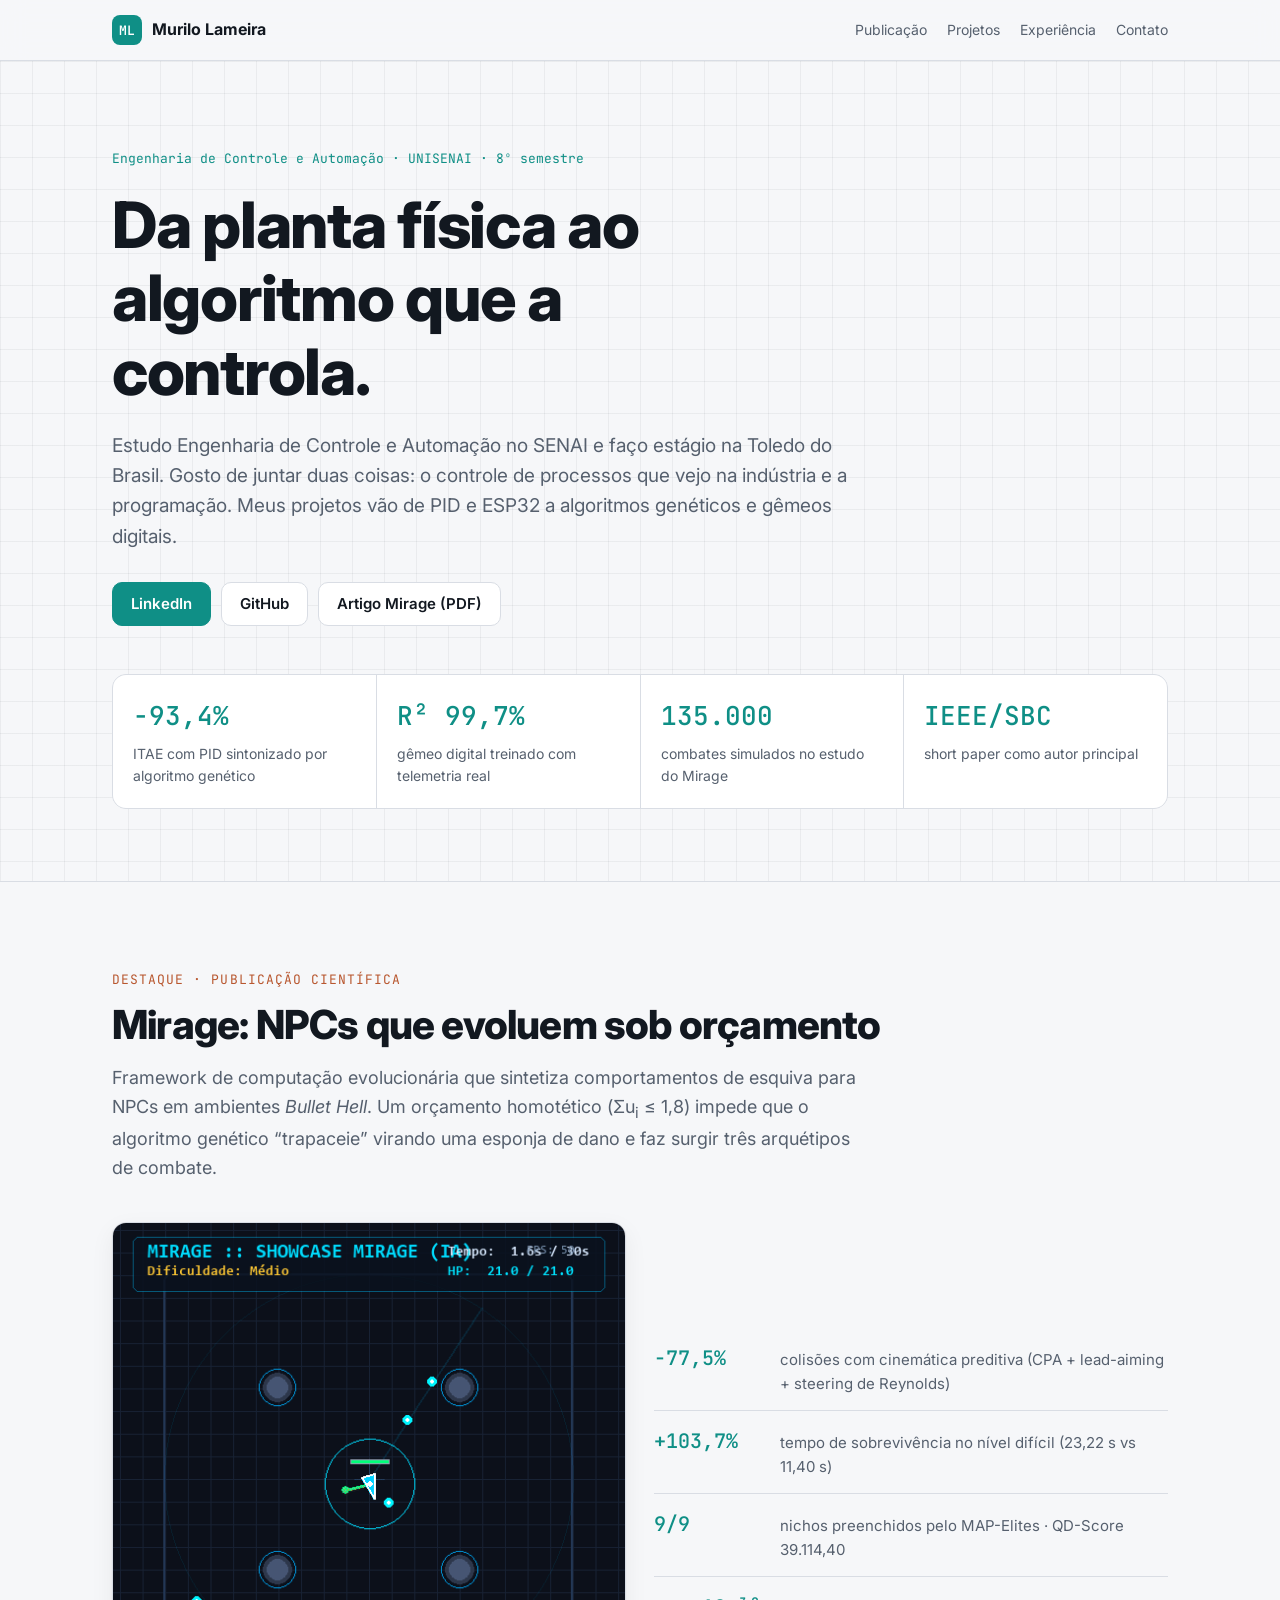
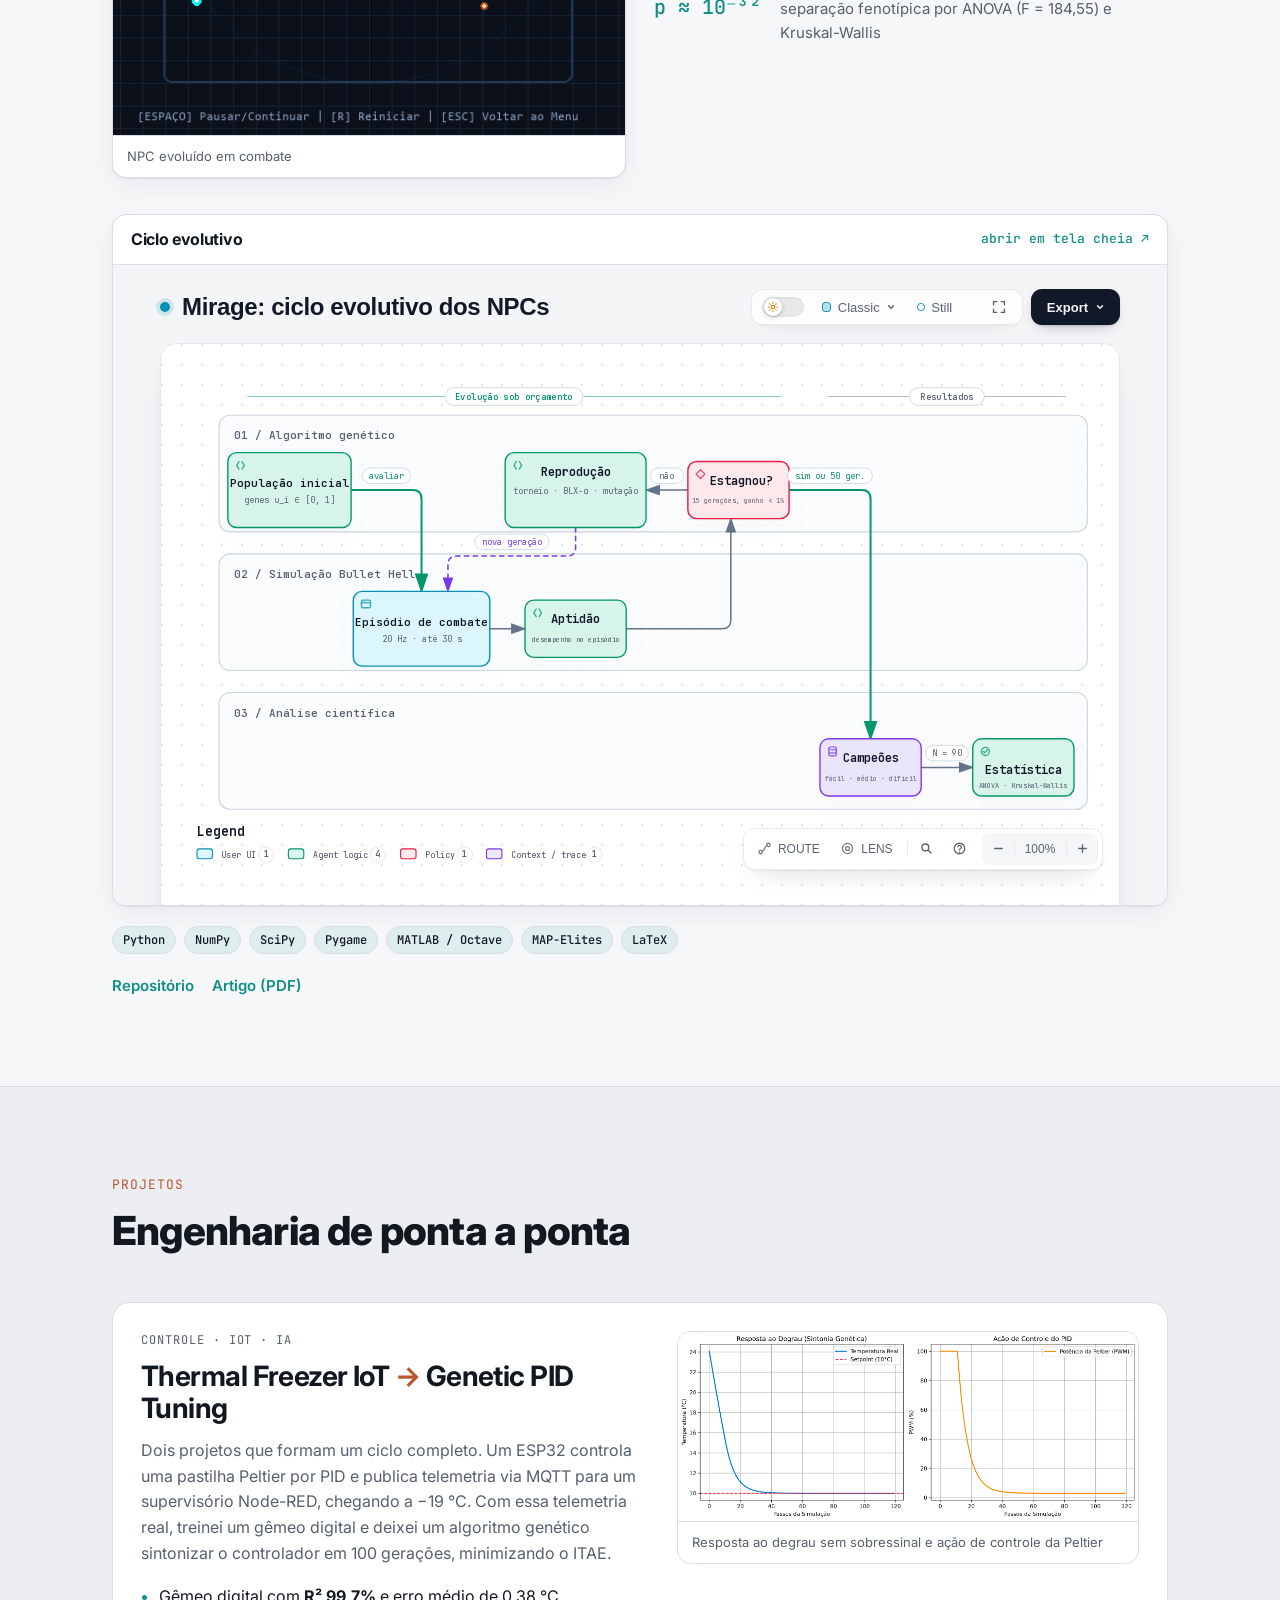
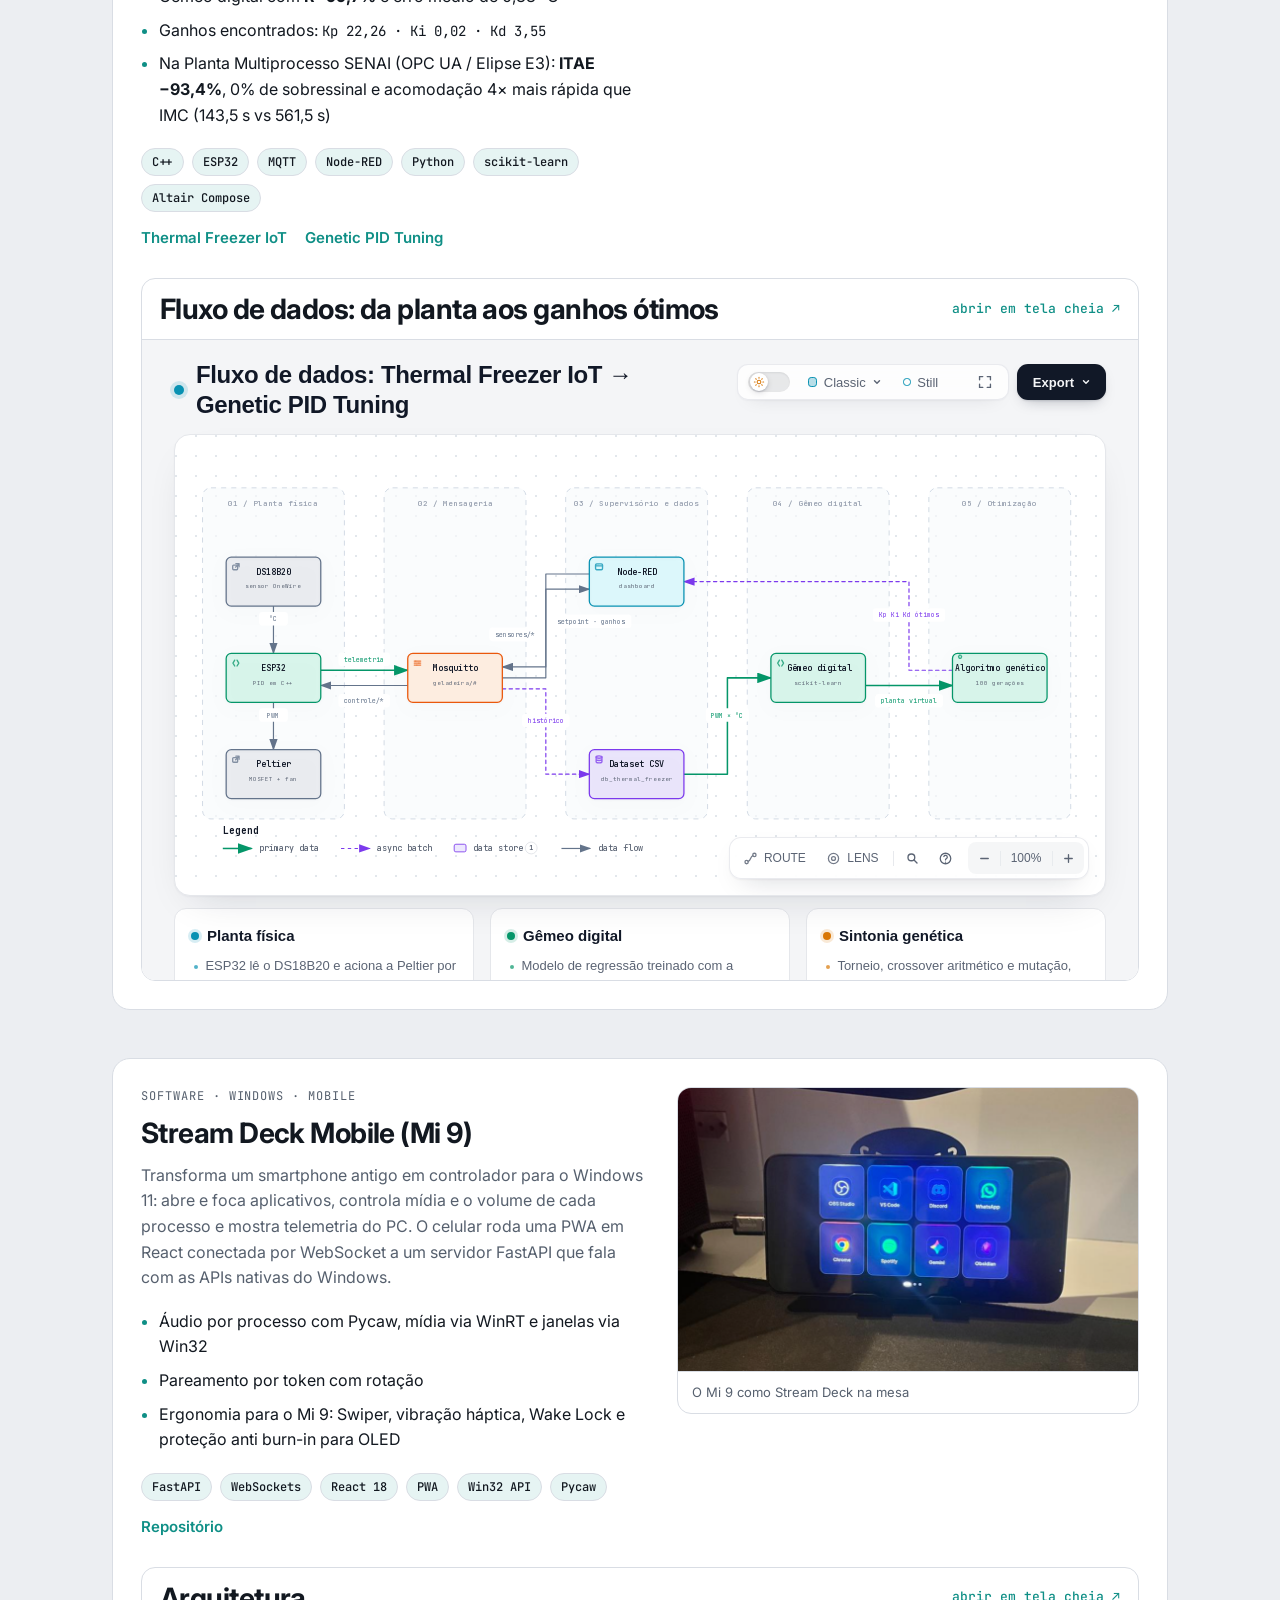
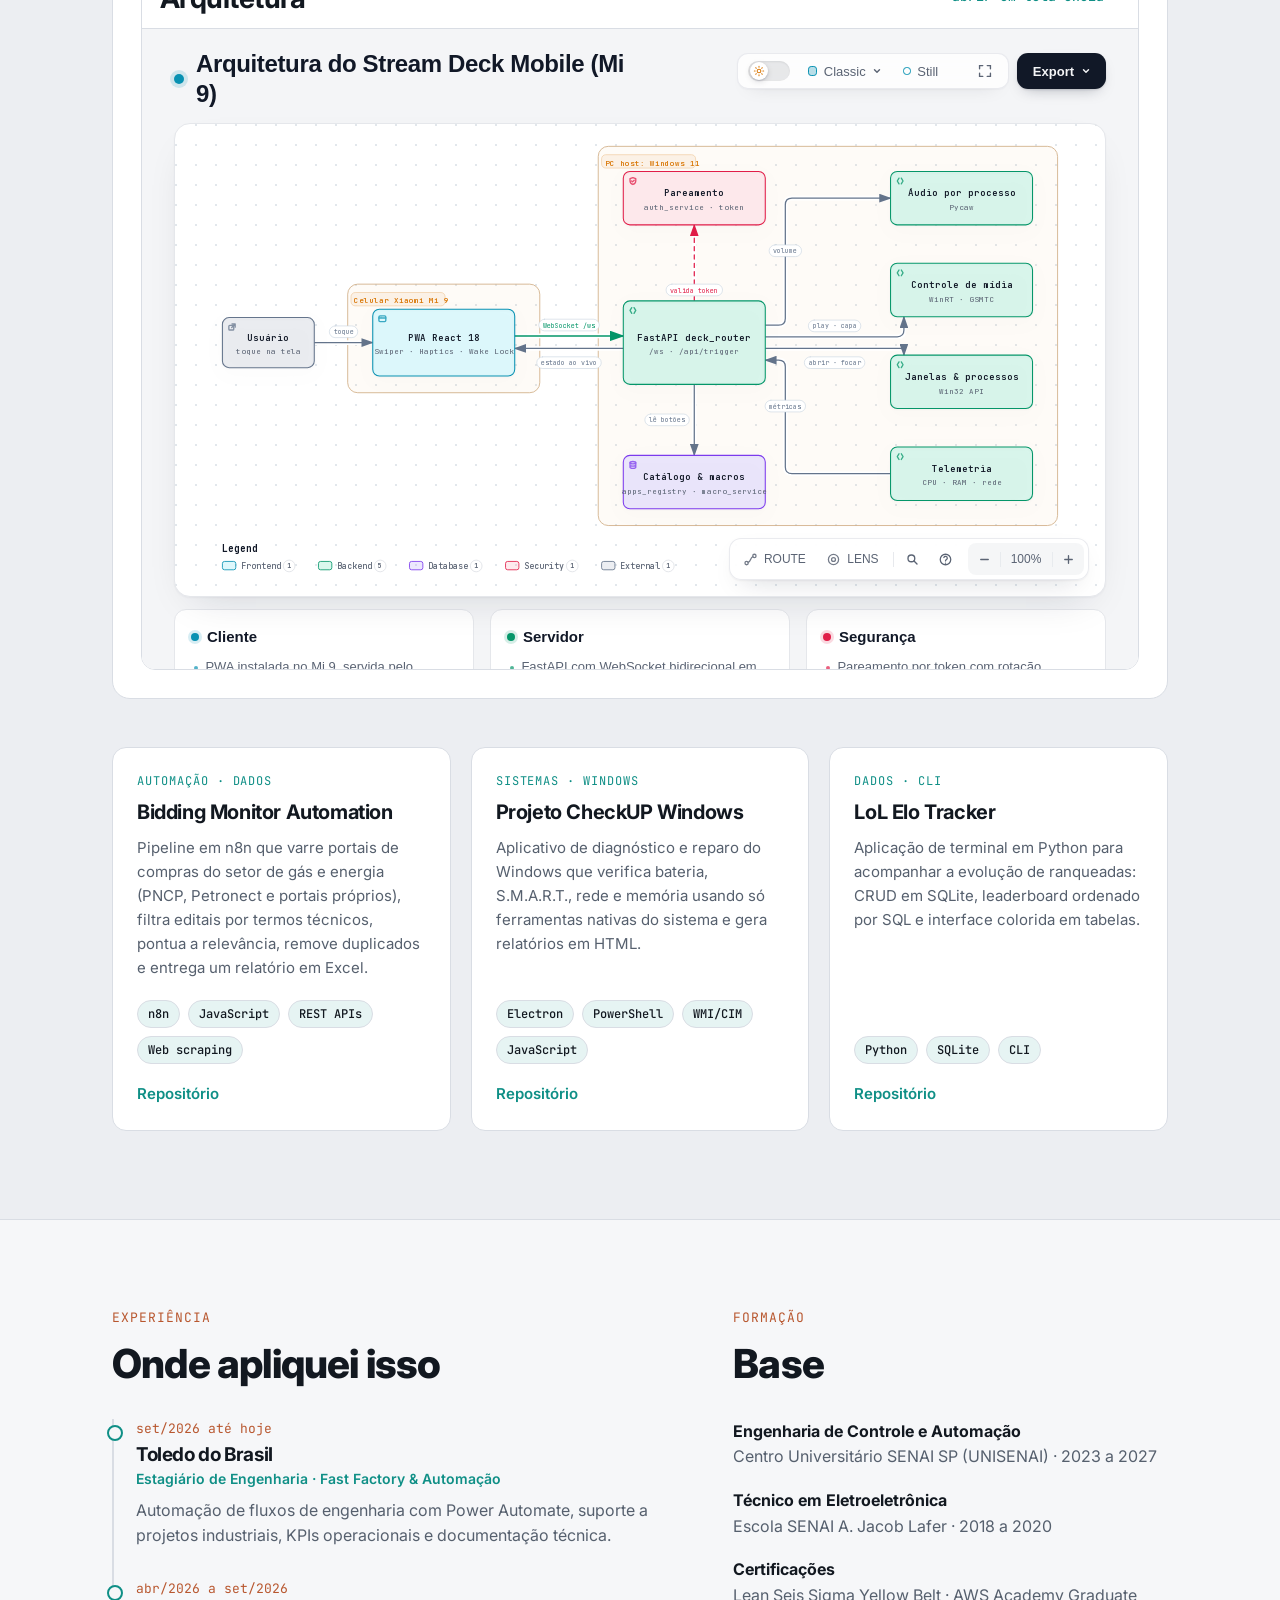
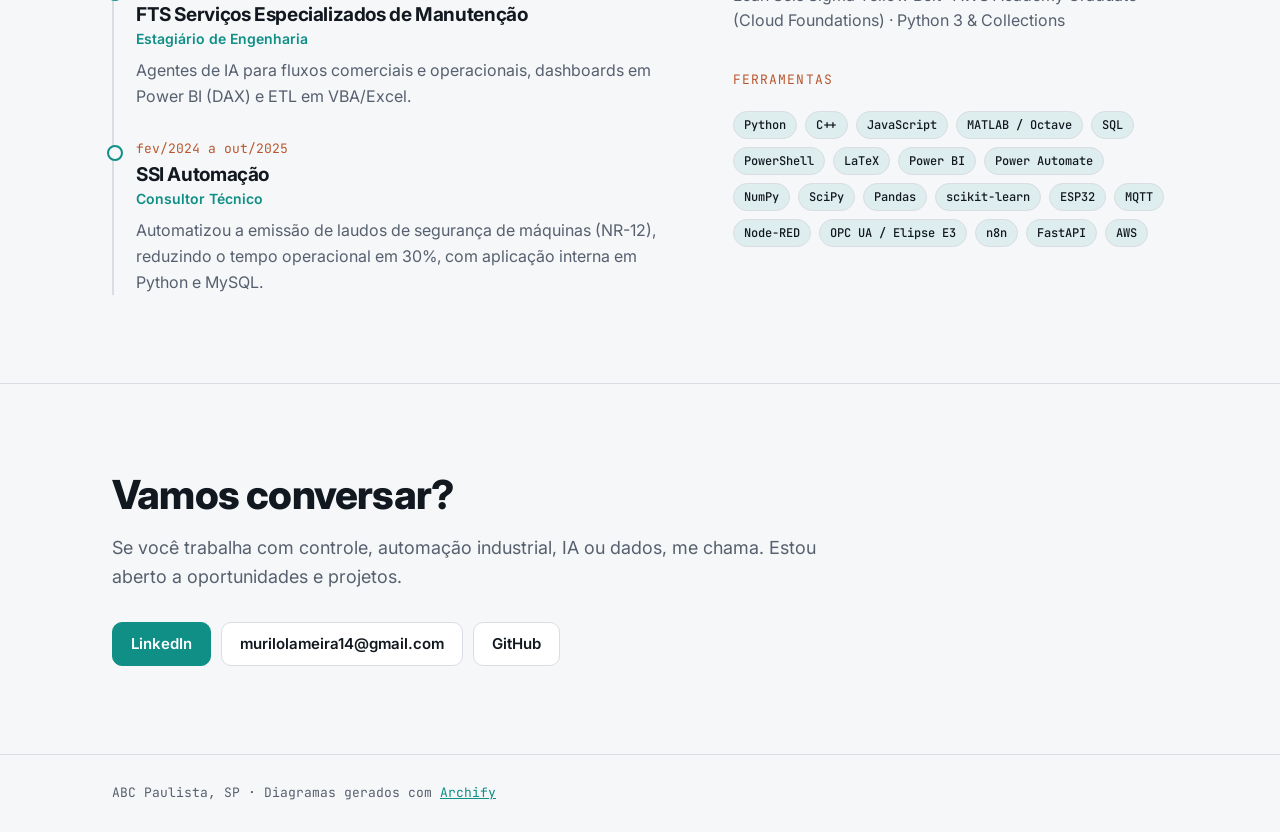
==== index.html @ 79cd852b "feat: portfolio site with archify diagrams Co-Authored-By: Claude Opus 5.5 <noreply@anthropic.com>" ====
<!doctype html>
<html lang="pt-BR">
<head>
<meta charset="utf-8">
<meta name="viewport" content="width=device-width, initial-scale=1">
<title>Murilo Lameira | Portfólio</title>
<meta name="description" content="Engenharia de Controle e Automação: algoritmos genéticos, gêmeos digitais, IoT e software. Portfólio de projetos de Murilo Lameira.">
<meta property="og:title" content="Murilo Lameira | Portfólio">
<meta property="og:description" content="Algoritmos genéticos, gêmeos digitais, controle PID, IoT e software.">
<meta property="og:image" content="assets/img/mirage-map-elites.png">
<link rel="preconnect" href="https://fonts.googleapis.com">
<link rel="preconnect" href="https://fonts.gstatic.com" crossorigin>
<link href="https://fonts.googleapis.com/css2?family=Inter:wght@400;500;600;700;800&family=JetBrains+Mono:wght@400;500&display=swap" rel="stylesheet">
<link rel="stylesheet" href="assets/style.css">
</head>
<body>

<header class="nav">
  <div class="wrap nav-inner">
    <a class="brand" href="#topo"><span class="brand-mark">ML</span> Murilo Lameira</a>
    <nav class="nav-links" aria-label="Seções">
      <a href="#mirage">Publicação</a>
      <a href="#projetos">Projetos</a>
      <a href="#experiencia">Experiência</a>
      <a href="#contato">Contato</a>
    </nav>
  </div>
</header>

<main id="topo">

  <!-- HERO -->
  <section class="hero">
    <div class="wrap">
      <p class="eyebrow mono">Engenharia de Controle e Automação · UNISENAI · 8º semestre</p>
      <h1>Da planta física ao algoritmo que a controla.</h1>
      <p class="lead">Estudo Engenharia de Controle e Automação no SENAI e faço estágio na Toledo do Brasil. Gosto de juntar duas coisas: o controle de processos que vejo na indústria e a programação. Meus projetos vão de PID e ESP32 a algoritmos genéticos e gêmeos digitais.</p>
      <div class="cta">
        <a class="btn btn-primary" href="https://www.linkedin.com/in/murilo-lameira" target="_blank" rel="noopener">LinkedIn</a>
        <a class="btn" href="https://github.com/murilo-lameira" target="_blank" rel="noopener">GitHub</a>
        <a class="btn" href="https://github.com/murilo-lameira/Mirage/blob/main/paper/Mirage_Artigo_SENAI.pdf" target="_blank" rel="noopener">Artigo Mirage (PDF)</a>
      </div>
      <dl class="stats">
        <div><dt class="mono">−93,4%</dt><dd>ITAE com PID sintonizado por algoritmo genético</dd></div>
        <div><dt class="mono">R² 99,7%</dt><dd>gêmeo digital treinado com telemetria real</dd></div>
        <div><dt class="mono">135.000</dt><dd>combates simulados no estudo do Mirage</dd></div>
        <div><dt class="mono">IEEE/SBC</dt><dd>short paper como autor principal</dd></div>
      </dl>
    </div>
  </section>

  <!-- MIRAGE -->
  <section id="mirage" class="section">
    <div class="wrap">
      <p class="kicker mono">Destaque · Publicação científica</p>
      <h2>Mirage: NPCs que evoluem sob orçamento</h2>
      <p class="section-lead">Framework de computação evolucionária que sintetiza comportamentos de esquiva para NPCs em ambientes <em>Bullet Hell</em>. Um orçamento homotético (Σu<sub>i</sub> ≤ 1,8) impede que o algoritmo genético “trapaceie” virando uma esponja de dano e faz surgir três arquétipos de combate.</p>

      <div class="feature">
        <figure class="media">
          <img src="assets/img/mirage-demo.gif" alt="NPC do Mirage desviando de projéteis em combate" loading="lazy" width="480" height="360">
          <figcaption>NPC evoluído em combate</figcaption>
        </figure>
        <ul class="results">
          <li><strong class="mono">−77,5%</strong><span>colisões com cinemática preditiva (CPA + lead-aiming + steering de Reynolds)</span></li>
          <li><strong class="mono">+103,7%</strong><span>tempo de sobrevivência no nível difícil (23,22 s vs 11,40 s)</span></li>
          <li><strong class="mono">9/9</strong><span>nichos preenchidos pelo MAP-Elites · QD-Score 39.114,40</span></li>
          <li><strong class="mono">p ≈ 10⁻³²</strong><span>separação fenotípica por ANOVA (F = 184,55) e Kruskal-Wallis</span></li>
        </ul>
      </div>

      <div class="diagram">
        <div class="diagram-head">
          <h3>Ciclo evolutivo</h3>
          <a class="link mono" href="diagrams/mirage.html" target="_blank" rel="noopener">abrir em tela cheia ↗</a>
        </div>
        <iframe src="diagrams/mirage.html" title="Diagrama do ciclo evolutivo do Mirage" loading="lazy"></iframe>
      </div>

      <div class="chips">
        <span>Python</span><span>NumPy</span><span>SciPy</span><span>Pygame</span><span>MATLAB / Octave</span><span>MAP-Elites</span><span>LaTeX</span>
      </div>
      <p class="links">
        <a class="link" href="https://github.com/murilo-lameira/Mirage" target="_blank" rel="noopener">Repositório</a>
        <a class="link" href="https://github.com/murilo-lameira/Mirage/blob/main/paper/Mirage_Artigo_SENAI.pdf" target="_blank" rel="noopener">Artigo (PDF)</a>
      </p>
    </div>
  </section>

  <!-- PROJETOS -->
  <section id="projetos" class="section alt">
    <div class="wrap">
      <p class="kicker mono">Projetos</p>
      <h2>Engenharia de ponta a ponta</h2>

      <!-- Freezer + PID -->
      <article class="project wide">
        <div class="project-text">
          <p class="tag mono">Controle · IoT · IA</p>
          <h3>Thermal Freezer IoT <span class="arrow">→</span> Genetic PID Tuning</h3>
          <p>Dois projetos que formam um ciclo completo. Um ESP32 controla uma pastilha Peltier por PID e publica telemetria via MQTT para um supervisório Node-RED, chegando a −19 °C. Com essa telemetria real, treinei um gêmeo digital e deixei um algoritmo genético sintonizar o controlador em 100 gerações, minimizando o ITAE.</p>
          <ul class="facts">
            <li>Gêmeo digital com <strong>R² 99,7%</strong> e erro médio de 0,38 °C</li>
            <li>Ganhos encontrados: <span class="mono">Kp 22,26 · Ki 0,02 · Kd 3,55</span></li>
            <li>Na Planta Multiprocesso SENAI (OPC UA / Elipse E3): <strong>ITAE −93,4%</strong>, 0% de sobressinal e acomodação 4× mais rápida que IMC (143,5 s vs 561,5 s)</li>
          </ul>
          <div class="chips"><span>C++</span><span>ESP32</span><span>MQTT</span><span>Node-RED</span><span>Python</span><span>scikit-learn</span><span>Altair Compose</span></div>
          <p class="links">
            <a class="link" href="https://github.com/murilo-lameira/Thermal-Freezer-IoT" target="_blank" rel="noopener">Thermal Freezer IoT</a>
            <a class="link" href="https://github.com/murilo-lameira/genetic-pid-tuning" target="_blank" rel="noopener">Genetic PID Tuning</a>
          </p>
        </div>
        <figure class="media">
          <img src="assets/img/pid-resposta.png" alt="Resposta ao degrau e ação de controle do PID sintonizado geneticamente" loading="lazy" width="2000" height="823">
          <figcaption>Resposta ao degrau sem sobressinal e ação de controle da Peltier</figcaption>
        </figure>
        <div class="diagram full">
          <div class="diagram-head">
            <h3>Fluxo de dados: da planta aos ganhos ótimos</h3>
            <a class="link mono" href="diagrams/freezer-pid.html" target="_blank" rel="noopener">abrir em tela cheia ↗</a>
          </div>
          <iframe src="diagrams/freezer-pid.html" title="Diagrama de fluxo de dados do Thermal Freezer ao Genetic PID" loading="lazy"></iframe>
        </div>
      </article>

      <!-- StreamDeck -->
      <article class="project wide">
        <div class="project-text">
          <p class="tag mono">Software · Windows · Mobile</p>
          <h3>Stream Deck Mobile (Mi 9)</h3>
          <p>Transforma um smartphone antigo em controlador para o Windows 11: abre e foca aplicativos, controla mídia e o volume de cada processo e mostra telemetria do PC. O celular roda uma PWA em React conectada por WebSocket a um servidor FastAPI que fala com as APIs nativas do Windows.</p>
          <ul class="facts">
            <li>Áudio por processo com Pycaw, mídia via WinRT e janelas via Win32</li>
            <li>Pareamento por token com rotação</li>
            <li>Ergonomia para o Mi 9: Swiper, vibração háptica, Wake Lock e proteção anti burn-in para OLED</li>
          </ul>
          <div class="chips"><span>FastAPI</span><span>WebSockets</span><span>React 18</span><span>PWA</span><span>Win32 API</span><span>Pycaw</span></div>
          <p class="links"><a class="link" href="https://github.com/murilo-lameira/Stream-Deck" target="_blank" rel="noopener">Repositório</a></p>
        </div>
        <figure class="media">
          <img src="assets/img/streamdeck-mi9.png" alt="Xiaomi Mi 9 em um suporte exibindo a grade de botões do Stream Deck" loading="lazy" width="930" height="572">
          <figcaption>O Mi 9 como Stream Deck na mesa</figcaption>
        </figure>
        <div class="diagram full">
          <div class="diagram-head">
            <h3>Arquitetura</h3>
            <a class="link mono" href="diagrams/streamdeck.html" target="_blank" rel="noopener">abrir em tela cheia ↗</a>
          </div>
          <iframe src="diagrams/streamdeck.html" title="Diagrama de arquitetura do Stream Deck Mobile" loading="lazy"></iframe>
        </div>
      </article>

      <!-- Menores -->
      <div class="grid">
        <article class="card">
          <p class="tag mono">Automação · Dados</p>
          <h3>Bidding Monitor Automation</h3>
          <p>Pipeline em n8n que varre portais de compras do setor de gás e energia (PNCP, Petronect e portais próprios), filtra editais por termos técnicos, pontua a relevância, remove duplicados e entrega um relatório em Excel.</p>
          <div class="chips"><span>n8n</span><span>JavaScript</span><span>REST APIs</span><span>Web scraping</span></div>
          <a class="link" href="https://github.com/murilo-lameira/bidding-monitor-automation" target="_blank" rel="noopener">Repositório</a>
        </article>
        <article class="card">
          <p class="tag mono">Sistemas · Windows</p>
          <h3>Projeto CheckUP Windows</h3>
          <p>Aplicativo de diagnóstico e reparo do Windows que verifica bateria, S.M.A.R.T., rede e memória usando só ferramentas nativas do sistema e gera relatórios em HTML.</p>
          <div class="chips"><span>Electron</span><span>PowerShell</span><span>WMI/CIM</span><span>JavaScript</span></div>
          <a class="link" href="https://github.com/murilo-lameira/projeto-checkup-windows" target="_blank" rel="noopener">Repositório</a>
        </article>
        <article class="card">
          <p class="tag mono">Dados · CLI</p>
          <h3>LoL Elo Tracker</h3>
          <p>Aplicação de terminal em Python para acompanhar a evolução de ranqueadas: CRUD em SQLite, leaderboard ordenado por SQL e interface colorida em tabelas.</p>
          <div class="chips"><span>Python</span><span>SQLite</span><span>CLI</span></div>
          <a class="link" href="https://github.com/murilo-lameira/lol-elo-tracker" target="_blank" rel="noopener">Repositório</a>
        </article>
      </div>
    </div>
  </section>

  <!-- EXPERIÊNCIA -->
  <section id="experiencia" class="section">
    <div class="wrap two-col">
      <div>
        <p class="kicker mono">Experiência</p>
        <h2>Onde apliquei isso</h2>
        <ol class="timeline">
          <li>
            <p class="when mono">set/2026 até hoje</p>
            <h3>Toledo do Brasil</h3>
            <p class="role">Estagiário de Engenharia · Fast Factory &amp; Automação</p>
            <p>Automação de fluxos de engenharia com Power Automate, suporte a projetos industriais, KPIs operacionais e documentação técnica.</p>
          </li>
          <li>
            <p class="when mono">abr/2026 a set/2026</p>
            <h3>FTS Serviços Especializados de Manutenção</h3>
            <p class="role">Estagiário de Engenharia</p>
            <p>Agentes de IA para fluxos comerciais e operacionais, dashboards em Power BI (DAX) e ETL em VBA/Excel.</p>
          </li>
          <li>
            <p class="when mono">fev/2024 a out/2025</p>
            <h3>SSI Automação</h3>
            <p class="role">Consultor Técnico</p>
            <p>Automatizou a emissão de laudos de segurança de máquinas (NR-12), reduzindo o tempo operacional em 30%, com aplicação interna em Python e MySQL.</p>
          </li>
        </ol>
      </div>
      <div>
        <p class="kicker mono">Formação</p>
        <h2>Base</h2>
        <ul class="plain">
          <li><strong>Engenharia de Controle e Automação</strong><br>Centro Universitário SENAI SP (UNISENAI) · 2023 a 2027</li>
          <li><strong>Técnico em Eletroeletrônica</strong><br>Escola SENAI A. Jacob Lafer · 2018 a 2020</li>
          <li><strong>Certificações</strong><br>Lean Seis Sigma Yellow Belt · AWS Academy Graduate (Cloud Foundations) · Python 3 &amp; Collections</li>
        </ul>
        <p class="kicker mono stack-title">Ferramentas</p>
        <div class="chips">
          <span>Python</span><span>C++</span><span>JavaScript</span><span>MATLAB / Octave</span><span>SQL</span><span>PowerShell</span><span>LaTeX</span>
          <span>Power BI</span><span>Power Automate</span><span>NumPy</span><span>SciPy</span><span>Pandas</span><span>scikit-learn</span>
          <span>ESP32</span><span>MQTT</span><span>Node-RED</span><span>OPC UA / Elipse E3</span><span>n8n</span><span>FastAPI</span><span>AWS</span>
        </div>
      </div>
    </div>
  </section>

  <!-- CONTATO -->
  <section id="contato" class="section contact">
    <div class="wrap">
      <h2>Vamos conversar?</h2>
      <p class="section-lead">Se você trabalha com controle, automação industrial, IA ou dados, me chama. Estou aberto a oportunidades e projetos.</p>
      <div class="cta">
        <a class="btn btn-primary" href="https://www.linkedin.com/in/murilo-lameira" target="_blank" rel="noopener">LinkedIn</a>
        <a class="btn" href="mailto:murilolameira14@gmail.com">murilolameira14@gmail.com</a>
        <a class="btn" href="https://github.com/murilo-lameira" target="_blank" rel="noopener">GitHub</a>
      </div>
    </div>
  </section>
</main>

<footer class="footer">
  <div class="wrap mono">ABC Paulista, SP · Diagramas gerados com <a href="https://github.com/tt-a1i/archify" target="_blank" rel="noopener">Archify</a></div>
</footer>

</body>
</html>
---- assets/style.css ----
:root {
  --bg: #f6f7f9;
  --bg-alt: #eceef2;
  --surface: #ffffff;
  --border: #d9dde4;
  --text: #121820;
  --muted: #56606e;
  --accent: #0f8f86;
  --accent-ink: #ffffff;
  --accent-soft: rgba(15, 143, 134, 0.10);
  --copper: #b8572f;
  --grid: rgba(18, 24, 32, 0.05);
  --shadow: 0 1px 2px rgba(18, 24, 32, .06), 0 8px 24px rgba(18, 24, 32, .06);
  --radius: 14px;
  --sans: "Inter", system-ui, -apple-system, "Segoe UI", sans-serif;
  --mono: "JetBrains Mono", ui-monospace, "Cascadia Code", Consolas, monospace;
}
@media (prefers-color-scheme: dark) {
  :root:not([data-theme="light"]) {
    --bg: #0b0f14;
    --bg-alt: #0f151c;
    --surface: #131a23;
    --border: #232d3a;
    --text: #e7ecf2;
    --muted: #94a0b0;
    --accent: #2dd4bf;
    --accent-ink: #062320;
    --accent-soft: rgba(45, 212, 191, 0.10);
    --copper: #e0895f;
    --grid: rgba(231, 236, 242, 0.035);
    --shadow: 0 1px 2px rgba(0, 0, 0, .3), 0 10px 30px rgba(0, 0, 0, .25);
  }
}
:root[data-theme="dark"] {
  --bg: #0b0f14; --bg-alt: #0f151c; --surface: #131a23; --border: #232d3a;
  --text: #e7ecf2; --muted: #94a0b0; --accent: #2dd4bf; --accent-ink: #062320;
  --accent-soft: rgba(45, 212, 191, 0.10); --copper: #e0895f; --grid: rgba(231, 236, 242, 0.035);
}

* { box-sizing: border-box; }
html { scroll-behavior: smooth; scroll-padding-top: 72px; }
body {
  margin: 0;
  background: var(--bg);
  color: var(--text);
  font: 16px/1.6 var(--sans);
  -webkit-font-smoothing: antialiased;
  overflow-x: hidden;
}
img { max-width: 100%; height: auto; display: block; }
a { color: inherit; }
h1, h2, h3 { line-height: 1.15; letter-spacing: -0.02em; margin: 0; }
p { margin: 0; }
.mono { font-family: var(--mono); }
.wrap { width: 100%; max-width: 1120px; margin: 0 auto; padding: 0 16px; }
@media (min-width: 720px) { .wrap { padding: 0 32px; } }

/* NAV */
.nav {
  position: sticky; top: 0; z-index: 10;
  background: color-mix(in srgb, var(--bg) 85%, transparent);
  backdrop-filter: blur(12px);
  border-bottom: 1px solid var(--border);
}
.nav-inner { display: flex; align-items: center; justify-content: space-between; height: 60px; gap: 16px; }
.brand { display: flex; align-items: center; gap: 10px; font-weight: 700; text-decoration: none; white-space: nowrap; }
.brand-mark {
  display: inline-grid; place-items: center; width: 30px; height: 30px; border-radius: 8px;
  background: var(--accent); color: var(--accent-ink); font: 600 13px var(--mono);
}
.nav-links { display: flex; gap: 20px; font-size: 14px; color: var(--muted); }
.nav-links a { text-decoration: none; }
.nav-links a:hover { color: var(--text); }
@media (max-width: 640px) { .nav-links { display: none; } }

/* HERO */
.hero {
  padding: 88px 0 72px;
  background-image:
    linear-gradient(var(--grid) 1px, transparent 1px),
    linear-gradient(90deg, var(--grid) 1px, transparent 1px);
  background-size: 32px 32px;
  border-bottom: 1px solid var(--border);
}
.eyebrow { color: var(--accent); font-size: 13px; margin-bottom: 18px; }
.hero h1 { font-size: clamp(36px, 6vw, 64px); font-weight: 800; max-width: 14ch; }
.lead { margin-top: 22px; font-size: clamp(17px, 2vw, 19px); color: var(--muted); max-width: 62ch; }
.cta { display: flex; flex-wrap: wrap; gap: 10px; margin-top: 30px; }
.btn {
  display: inline-flex; align-items: center; min-height: 44px; padding: 0 18px;
  border: 1px solid var(--border); border-radius: 10px; background: var(--surface);
  font-weight: 600; font-size: 15px; text-decoration: none; transition: border-color .15s, transform .15s;
}
.btn:hover { border-color: var(--accent); transform: translateY(-1px); }
.btn-primary { background: var(--accent); border-color: var(--accent); color: var(--accent-ink); }
.stats {
  display: grid; grid-template-columns: repeat(2, 1fr); gap: 1px; margin: 48px 0 0;
  background: var(--border); border: 1px solid var(--border); border-radius: var(--radius); overflow: hidden;
}
@media (min-width: 860px) { .stats { grid-template-columns: repeat(4, 1fr); } }
.stats div { background: var(--surface); padding: 20px; }
.stats dt { font-size: clamp(20px, 3vw, 26px); font-weight: 500; color: var(--accent); }
.stats dd { margin: 6px 0 0; font-size: 14px; color: var(--muted); }

/* SECTIONS */
.section { padding: 88px 0; }
.section.alt { background: var(--bg-alt); border-top: 1px solid var(--border); border-bottom: 1px solid var(--border); }
.kicker { color: var(--copper); font-size: 13px; text-transform: uppercase; letter-spacing: .08em; margin-bottom: 12px; }
.section h2 { font-size: clamp(28px, 4vw, 40px); font-weight: 800; }
.section-lead { margin-top: 16px; color: var(--muted); font-size: 18px; max-width: 68ch; }

/* FEATURE (Mirage) */
.feature { display: grid; gap: 28px; margin-top: 40px; align-items: center; }
@media (min-width: 860px) { .feature { grid-template-columns: 1fr 1fr; } }
.media { margin: 0; background: var(--surface); border: 1px solid var(--border); border-radius: var(--radius); overflow: hidden; box-shadow: var(--shadow); }
.media img { width: 100%; }
.media figcaption { padding: 10px 14px; font-size: 13px; color: var(--muted); border-top: 1px solid var(--border); }
.results { list-style: none; margin: 0; padding: 0; display: grid; gap: 14px; }
.results li { display: grid; grid-template-columns: 112px 1fr; gap: 14px; align-items: baseline; padding-bottom: 14px; border-bottom: 1px solid var(--border); }
.results li:last-child { border-bottom: 0; }
.results strong { color: var(--accent); font-size: 20px; font-weight: 500; }
.results span { color: var(--muted); font-size: 15px; }

/* DIAGRAMS */
.diagram { margin-top: 36px; background: var(--surface); border: 1px solid var(--border); border-radius: var(--radius); overflow: hidden; box-shadow: var(--shadow); }
.diagram-head { display: flex; justify-content: space-between; align-items: center; gap: 12px; padding: 14px 18px; border-bottom: 1px solid var(--border); flex-wrap: wrap; }
.diagram-head h3 { font-size: 16px; }
.diagram iframe { display: block; width: 100%; height: 640px; border: 0; background: var(--surface); }
@media (max-width: 720px) { .diagram iframe { height: 520px; } }

/* PROJECTS */
.project { margin-top: 48px; padding: 28px; background: var(--surface); border: 1px solid var(--border); border-radius: calc(var(--radius) + 4px); }
@media (max-width: 560px) { .project { padding: 18px; } }
.project.wide { display: grid; gap: 28px; }
@media (min-width: 960px) { .project.wide { grid-template-columns: 1.1fr 1fr; align-items: start; } }
.project .diagram.full { grid-column: 1 / -1; margin-top: 0; box-shadow: none; }
.project .media { box-shadow: none; }
.project h3 { font-size: clamp(22px, 3vw, 28px); font-weight: 700; }
.project-text p { margin-top: 14px; color: var(--muted); }
.project-text .tag, .card .tag { margin-top: 0; }
.tag { color: var(--accent); font-size: 12px; text-transform: uppercase; letter-spacing: .08em; margin-bottom: 10px; }
.arrow { color: var(--copper); }
.facts { margin: 18px 0 0; padding-left: 18px; display: grid; gap: 8px; }
.facts li::marker { color: var(--accent); }
.facts .mono { font-size: 14px; }

.chips { display: flex; flex-wrap: wrap; gap: 8px; margin-top: 20px; }
.chips span {
  font: 500 12px var(--mono); padding: 5px 10px; border-radius: 999px;
  background: var(--accent-soft); color: var(--text); border: 1px solid var(--border);
}
.links { display: flex; flex-wrap: wrap; gap: 18px; margin-top: 20px; }
.link { color: var(--accent); font-weight: 600; text-decoration: none; font-size: 15px; }
.link:hover { text-decoration: underline; text-underline-offset: 3px; }
.diagram-head .link { font-size: 13px; font-weight: 500; }

.grid { display: grid; gap: 20px; margin-top: 48px; }
@media (min-width: 860px) { .grid { grid-template-columns: repeat(3, 1fr); } }
.card { display: flex; flex-direction: column; padding: 24px; background: var(--surface); border: 1px solid var(--border); border-radius: var(--radius); transition: border-color .15s, transform .15s; }
.card:hover { border-color: var(--accent); transform: translateY(-2px); }
.card h3 { font-size: 20px; }
.card p:not(.tag) { margin-top: 12px; color: var(--muted); font-size: 15px; flex: 1; }
.card .link { margin-top: 18px; }

/* EXPERIENCE */
.two-col { display: grid; gap: 56px; }
@media (min-width: 960px) { .two-col { grid-template-columns: 1.3fr 1fr; } }
.timeline { list-style: none; margin: 32px 0 0; padding: 0 0 0 22px; border-left: 2px solid var(--border); display: grid; gap: 30px; }
.timeline li { position: relative; }
.timeline li::before { content: ""; position: absolute; left: -29px; top: 6px; width: 12px; height: 12px; border-radius: 50%; background: var(--bg); border: 2px solid var(--accent); }
.when { font-size: 13px; color: var(--copper); }
.timeline h3 { font-size: 19px; margin-top: 4px; }
.role { color: var(--accent); font-size: 14px; font-weight: 600; margin-top: 2px; }
.timeline p:last-child { margin-top: 8px; color: var(--muted); }
.plain { list-style: none; margin: 32px 0 0; padding: 0; display: grid; gap: 18px; color: var(--muted); }
.plain strong { color: var(--text); }
.stack-title { margin-top: 36px; }

/* CONTACT */
.contact { text-align: left; border-top: 1px solid var(--border); }
.footer { padding: 28px 0; border-top: 1px solid var(--border); font-size: 13px; color: var(--muted); }
.footer a { color: var(--accent); }

@media (prefers-reduced-motion: reduce) {
  html { scroll-behavior: auto; }
  .btn, .card { transition: none; }
}
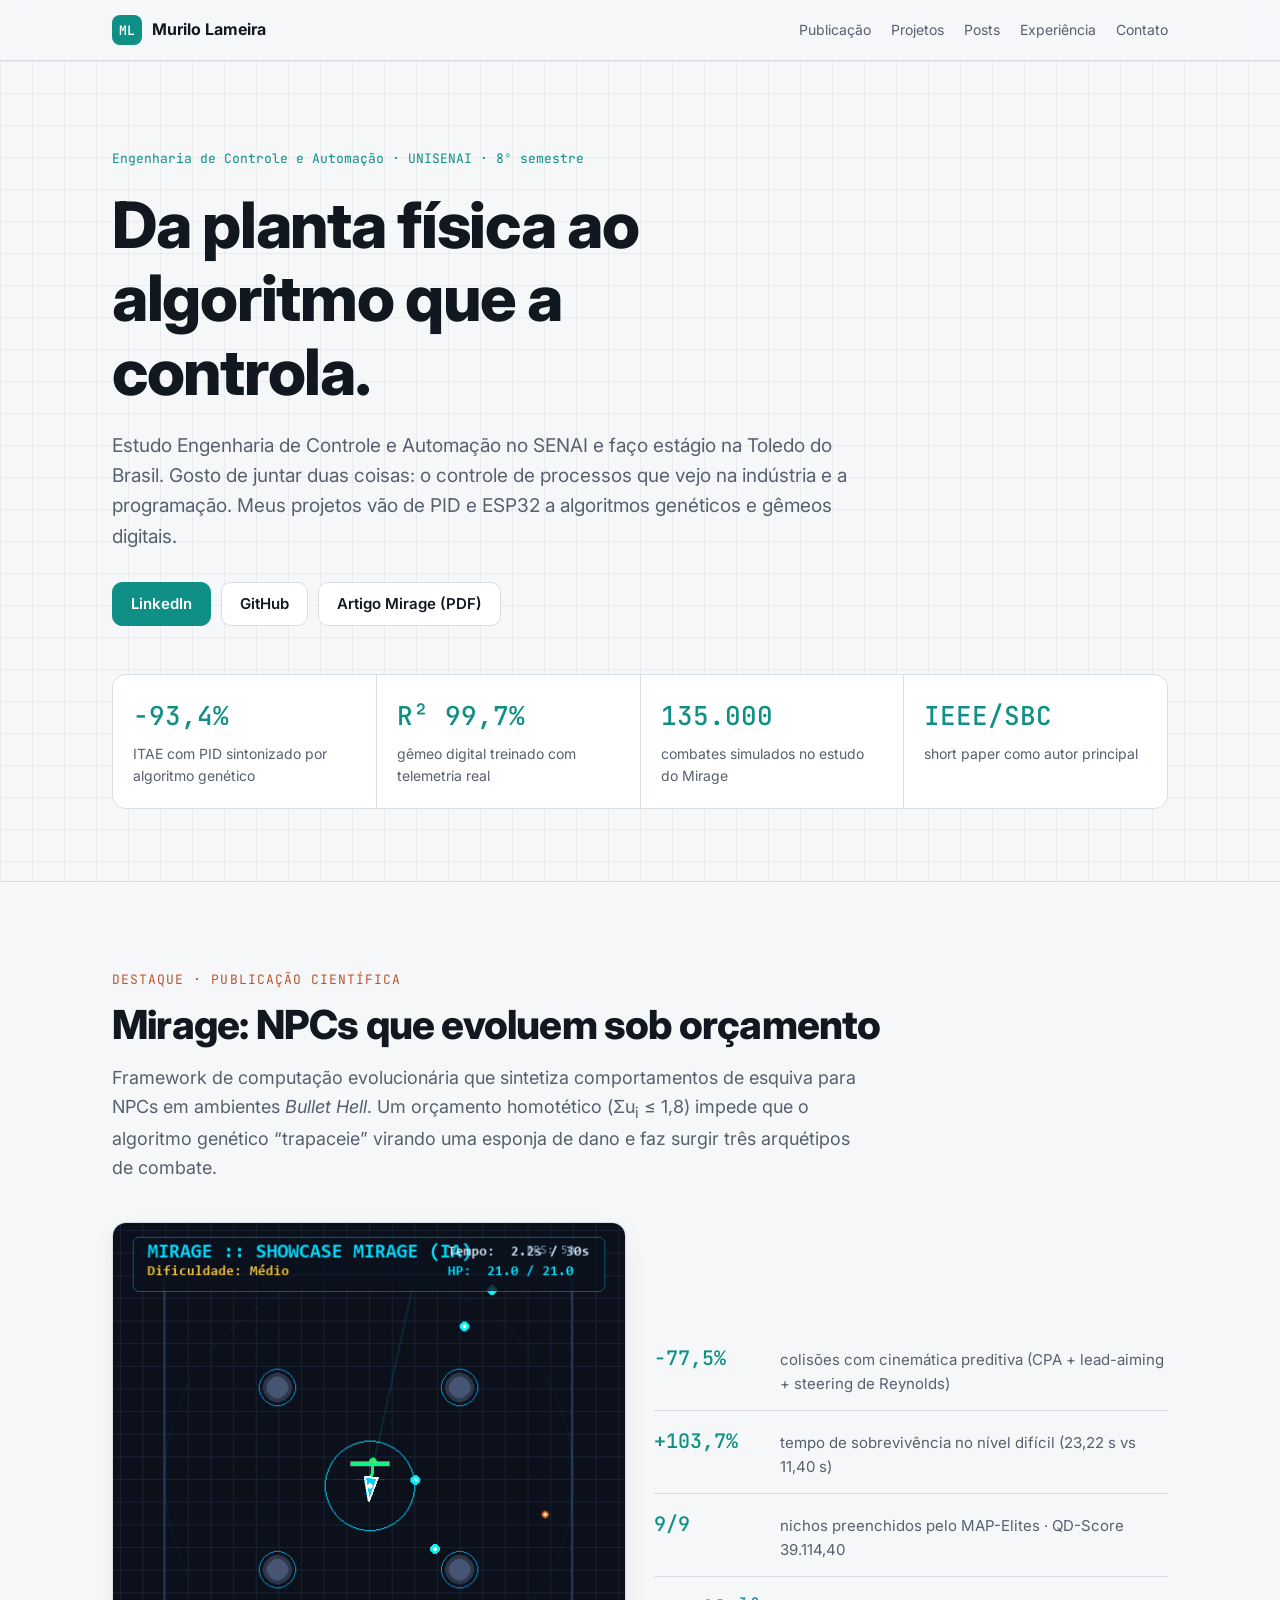
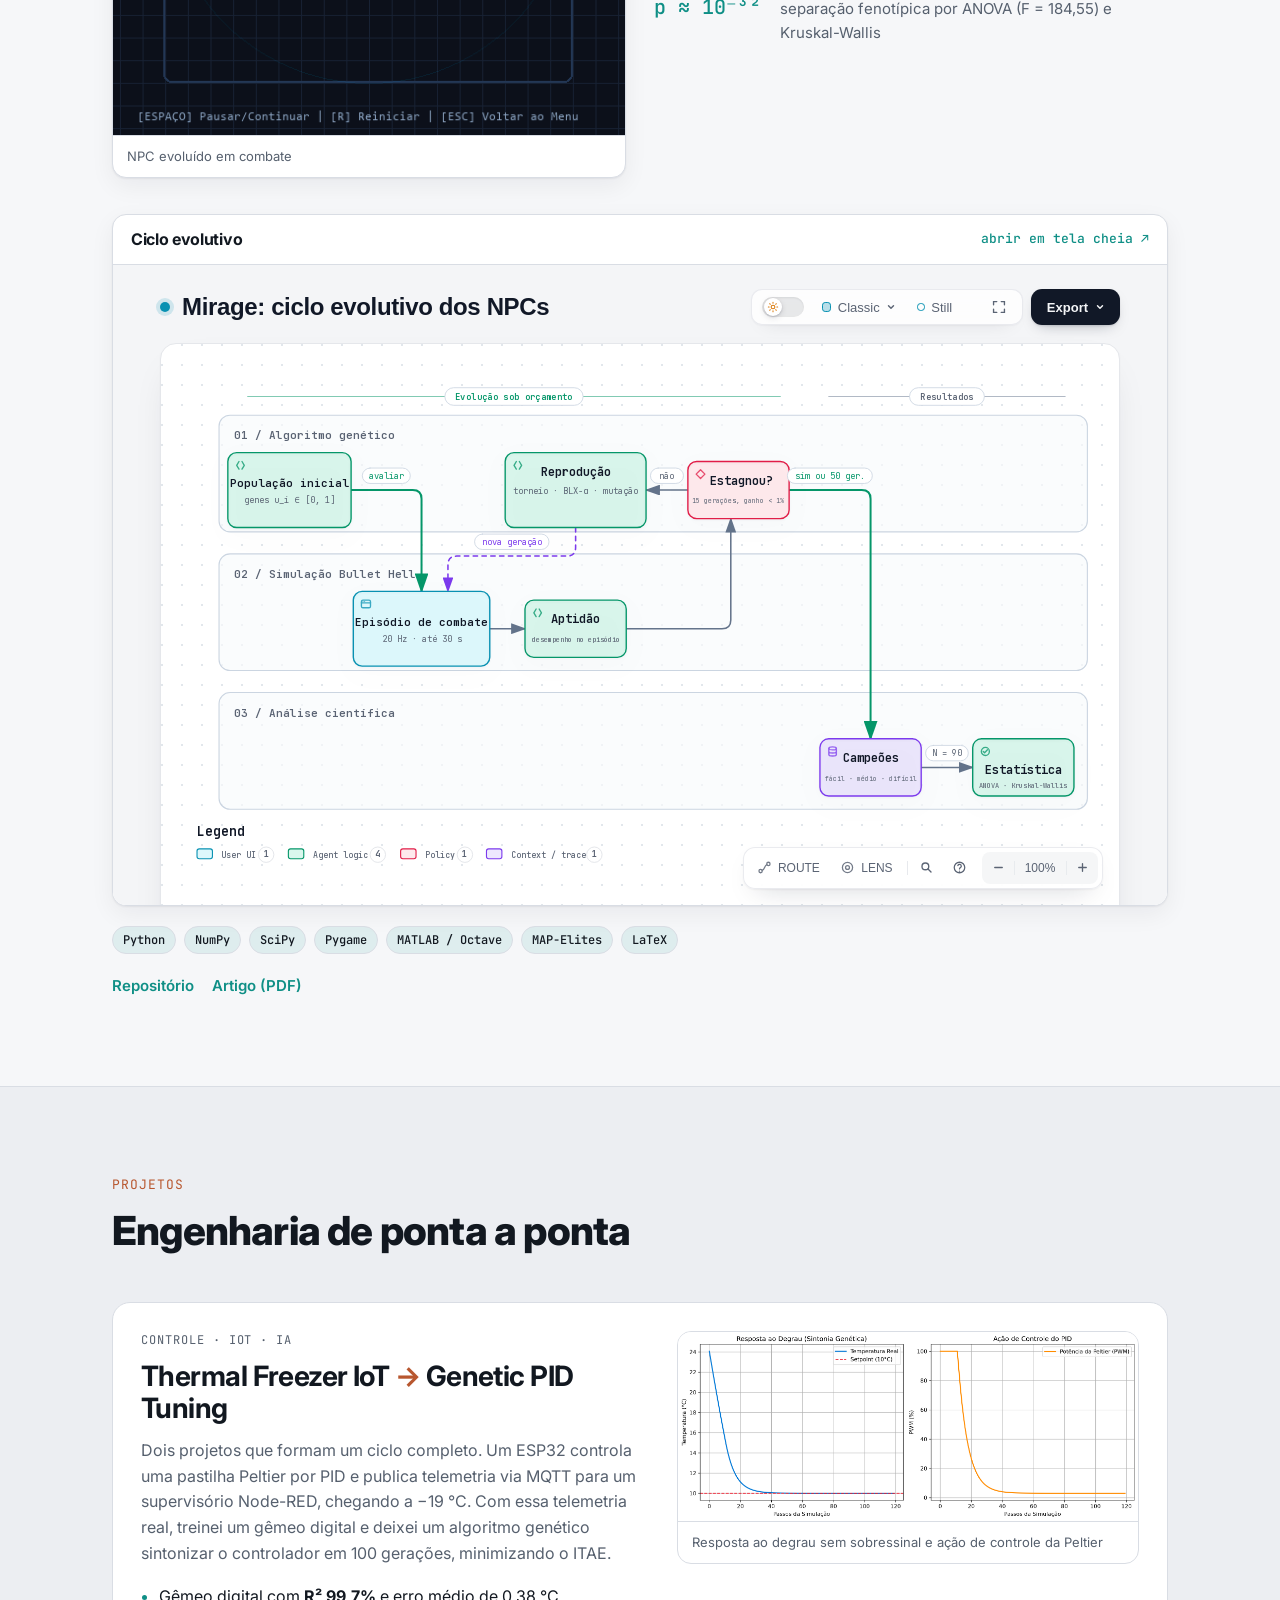
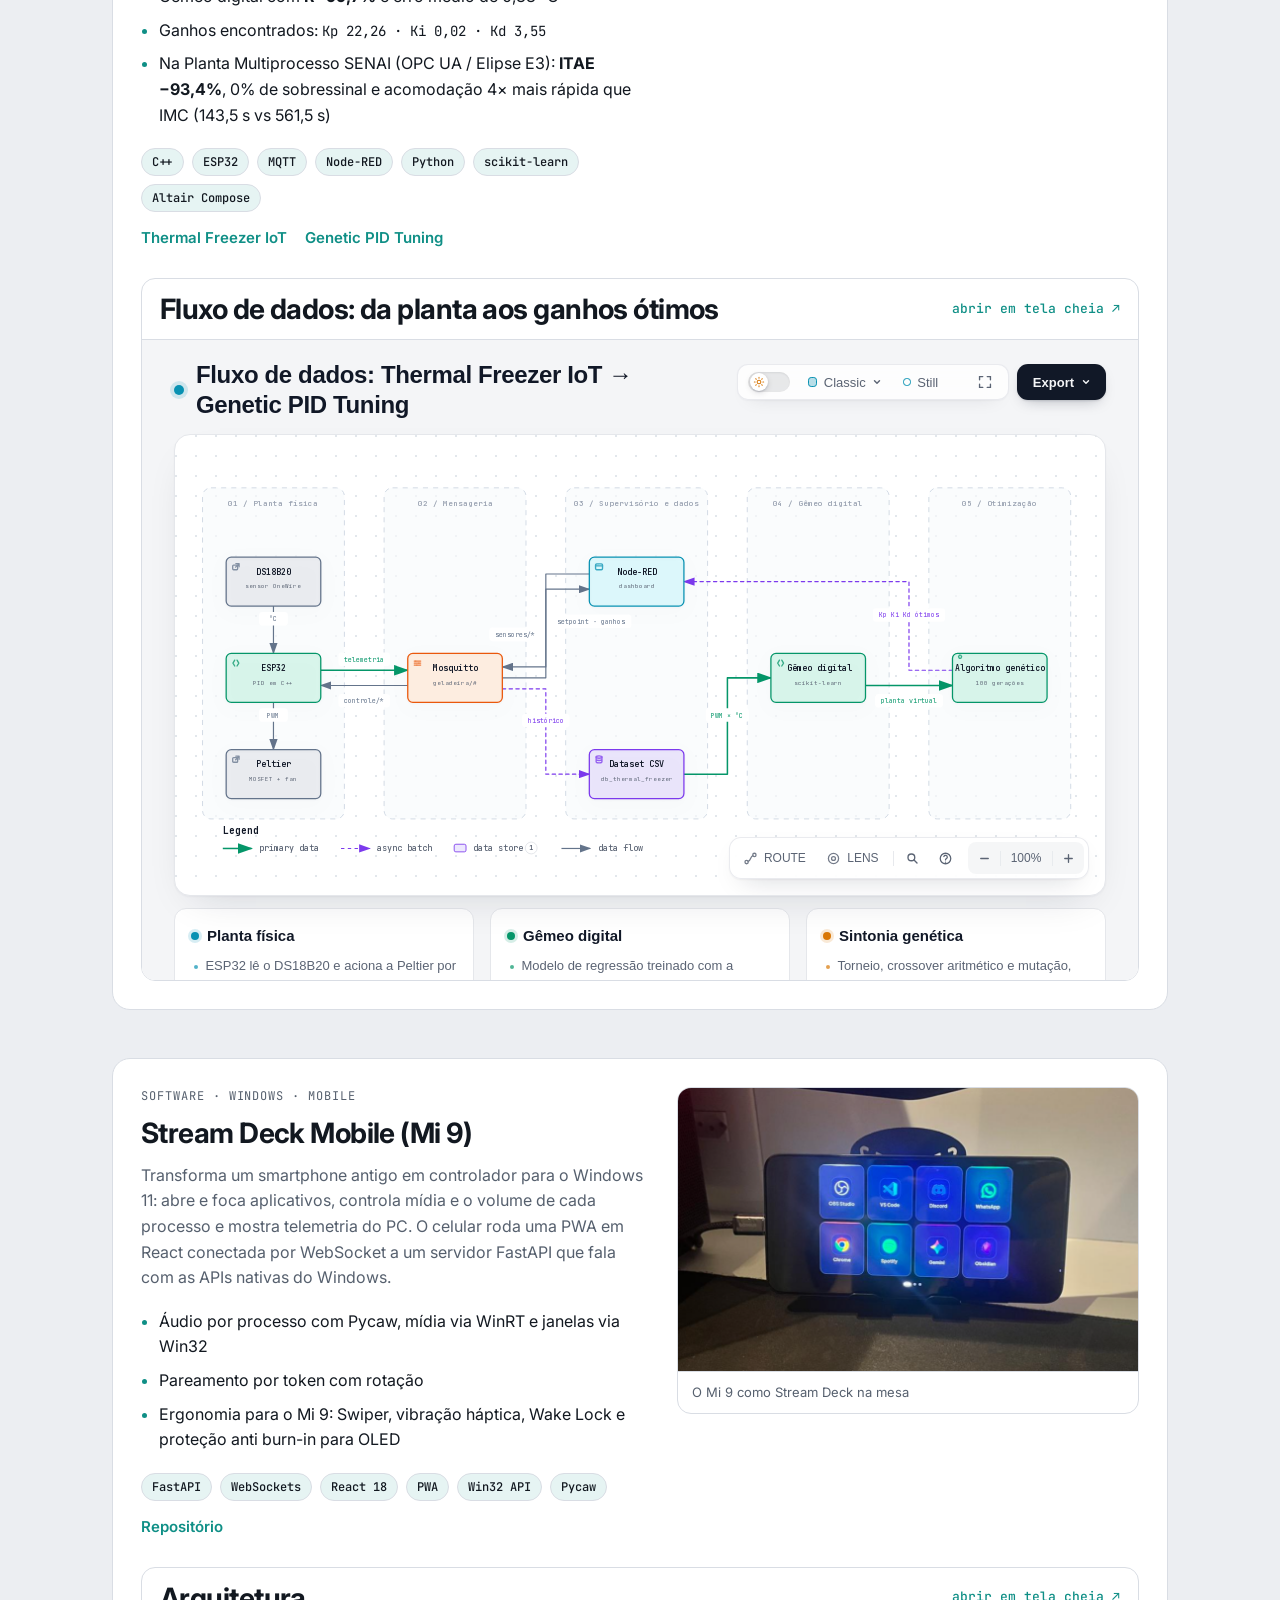
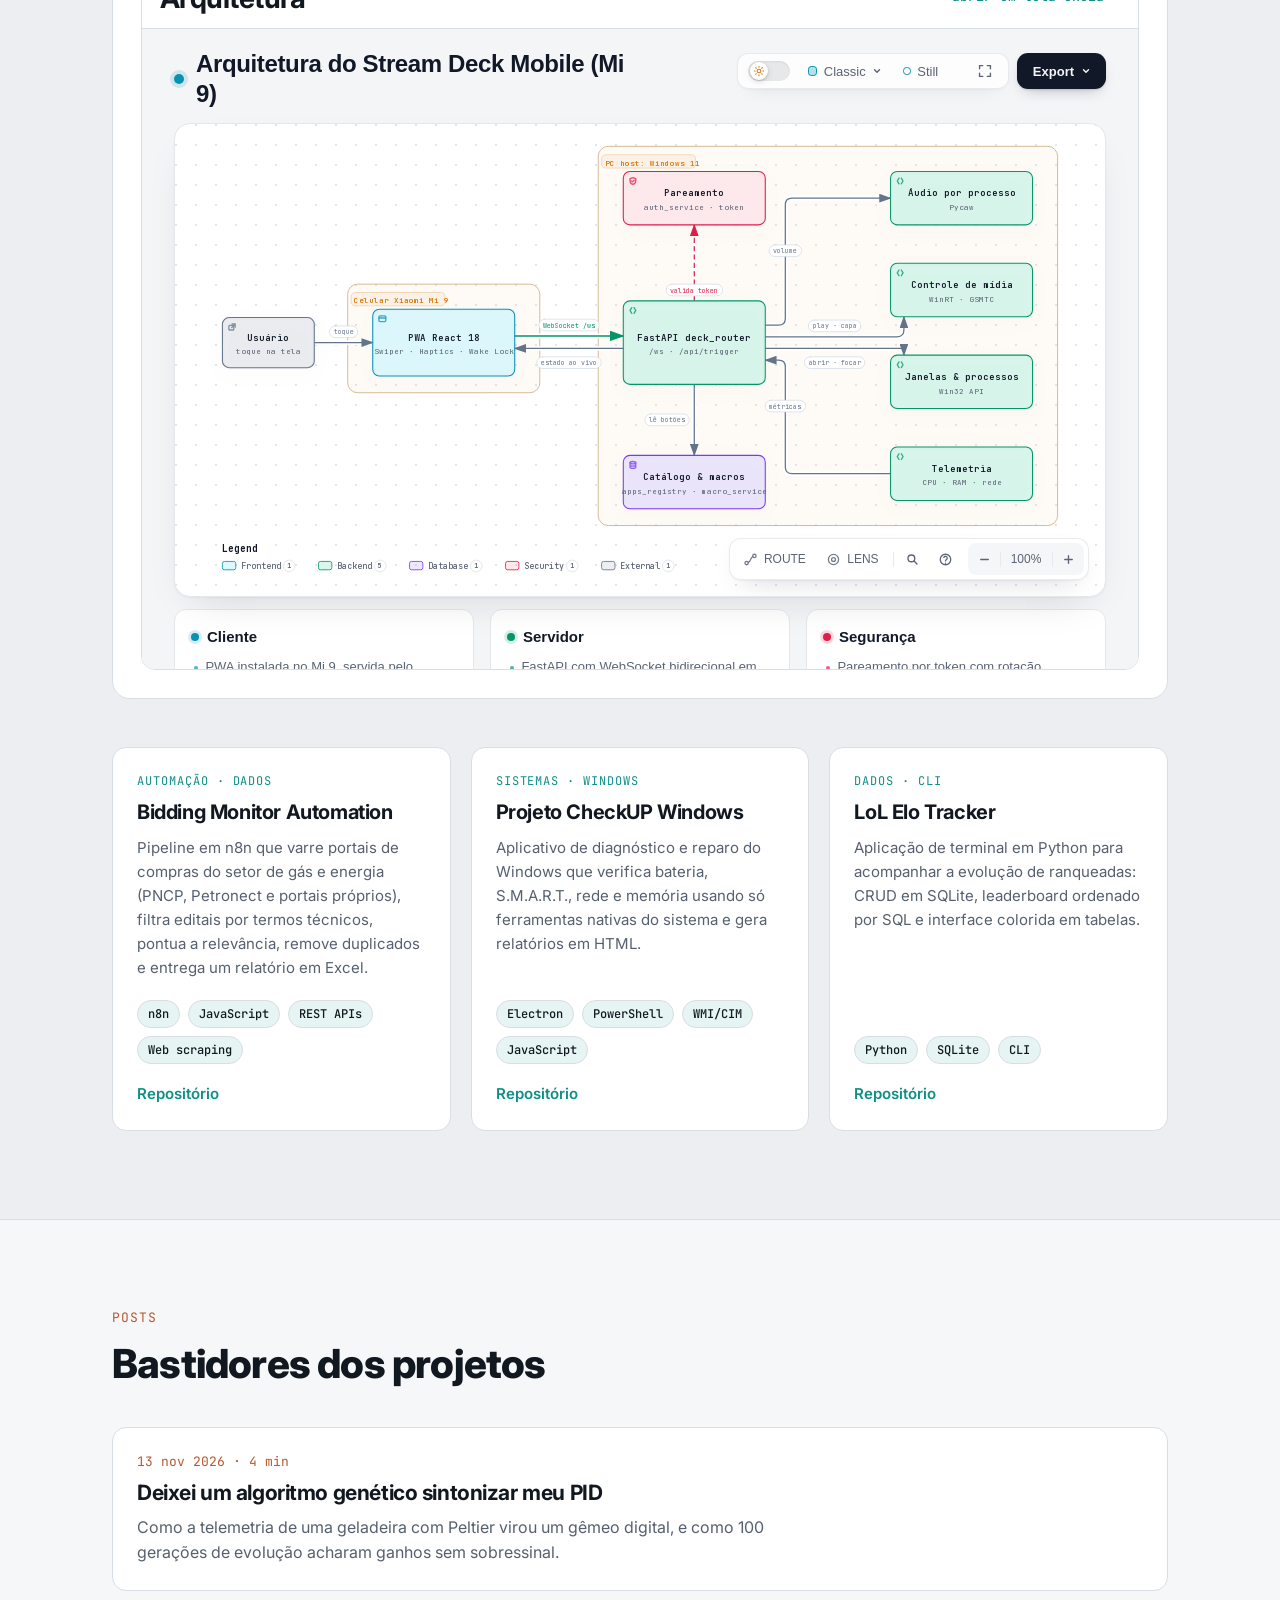
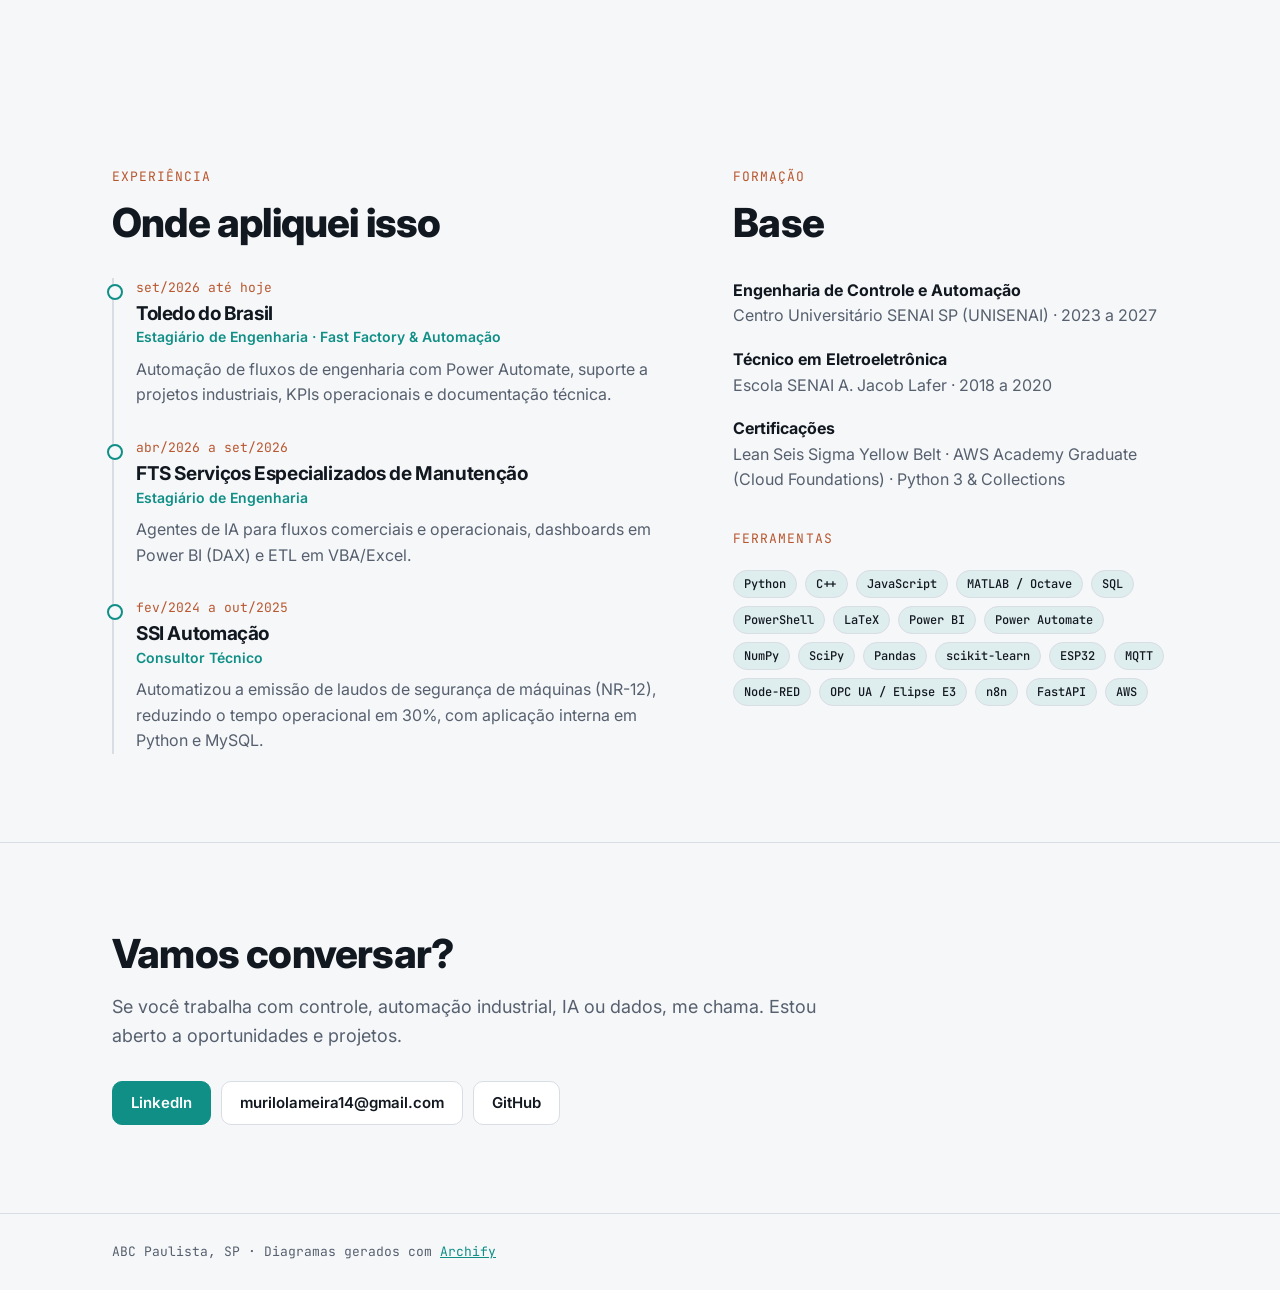
==== commit 79b2cb33: "feat: add posts section with genetic PID tuning post Co-Authored-By: Claude Opus 5.5 <noreply@anthro" ====
--- a/index.html
+++ b/index.html
@@ -21,6 +21,7 @@
     <nav class="nav-links" aria-label="Seções">
       <a href="#mirage">Publicação</a>
       <a href="#projetos">Projetos</a>
+      <a href="#posts">Posts</a>
       <a href="#experiencia">Experiência</a>
       <a href="#contato">Contato</a>
     </nav>
@@ -173,6 +174,21 @@
           <div class="chips"><span>Python</span><span>SQLite</span><span>CLI</span></div>
           <a class="link" href="https://github.com/murilo-lameira/lol-elo-tracker" target="_blank" rel="noopener">Repositório</a>
         </article>
+      </div>
+    </div>
+  </section>
+
+  <!-- POSTS -->
+  <section id="posts" class="section">
+    <div class="wrap">
+      <p class="kicker mono">Posts</p>
+      <h2>Bastidores dos projetos</h2>
+      <div class="post-list">
+        <a class="post-card" href="posts/pid-genetico.html">
+          <p class="when mono">13 nov 2026 · 4 min</p>
+          <h3>Deixei um algoritmo genético sintonizar meu PID</h3>
+          <p>Como a telemetria de uma geladeira com Peltier virou um gêmeo digital, e como 100 gerações de evolução acharam ganhos sem sobressinal.</p>
+        </a>
       </div>
     </div>
   </section>
--- a/assets/style.css
+++ b/assets/style.css
@@ -176,6 +176,24 @@
 .plain strong { color: var(--text); }
 .stack-title { margin-top: 36px; }
 
+/* POSTS */
+.post-list { display: grid; gap: 20px; margin-top: 40px; }
+.post-card { display: block; padding: 24px; background: var(--surface); border: 1px solid var(--border); border-radius: var(--radius); text-decoration: none; transition: border-color .15s, transform .15s; }
+.post-card:hover { border-color: var(--accent); transform: translateY(-2px); }
+.post-card .when { margin-bottom: 8px; }
+.post-card h3 { font-size: 21px; }
+.post-card p:last-child { margin-top: 10px; color: var(--muted); max-width: 70ch; }
+
+.post { padding: 64px 0 88px; }
+.post-wrap { max-width: 760px; }
+.post h1 { font-size: clamp(30px, 5vw, 46px); font-weight: 800; }
+.post-lead { margin-top: 20px; font-size: 19px; color: var(--muted); }
+.post h2 { font-size: 24px; margin-top: 44px; }
+.post p { margin-top: 16px; font-size: 17px; line-height: 1.75; }
+.post-code { padding: 14px 18px; background: var(--surface); border: 1px solid var(--border); border-radius: 10px; color: var(--accent); font-size: 15px; overflow-x: auto; }
+.post-figure { margin-top: 32px; box-shadow: none; }
+.post .facts li { font-size: 17px; }
+
 /* CONTACT */
 .contact { text-align: left; border-top: 1px solid var(--border); }
 .footer { padding: 28px 0; border-top: 1px solid var(--border); font-size: 13px; color: var(--muted); }
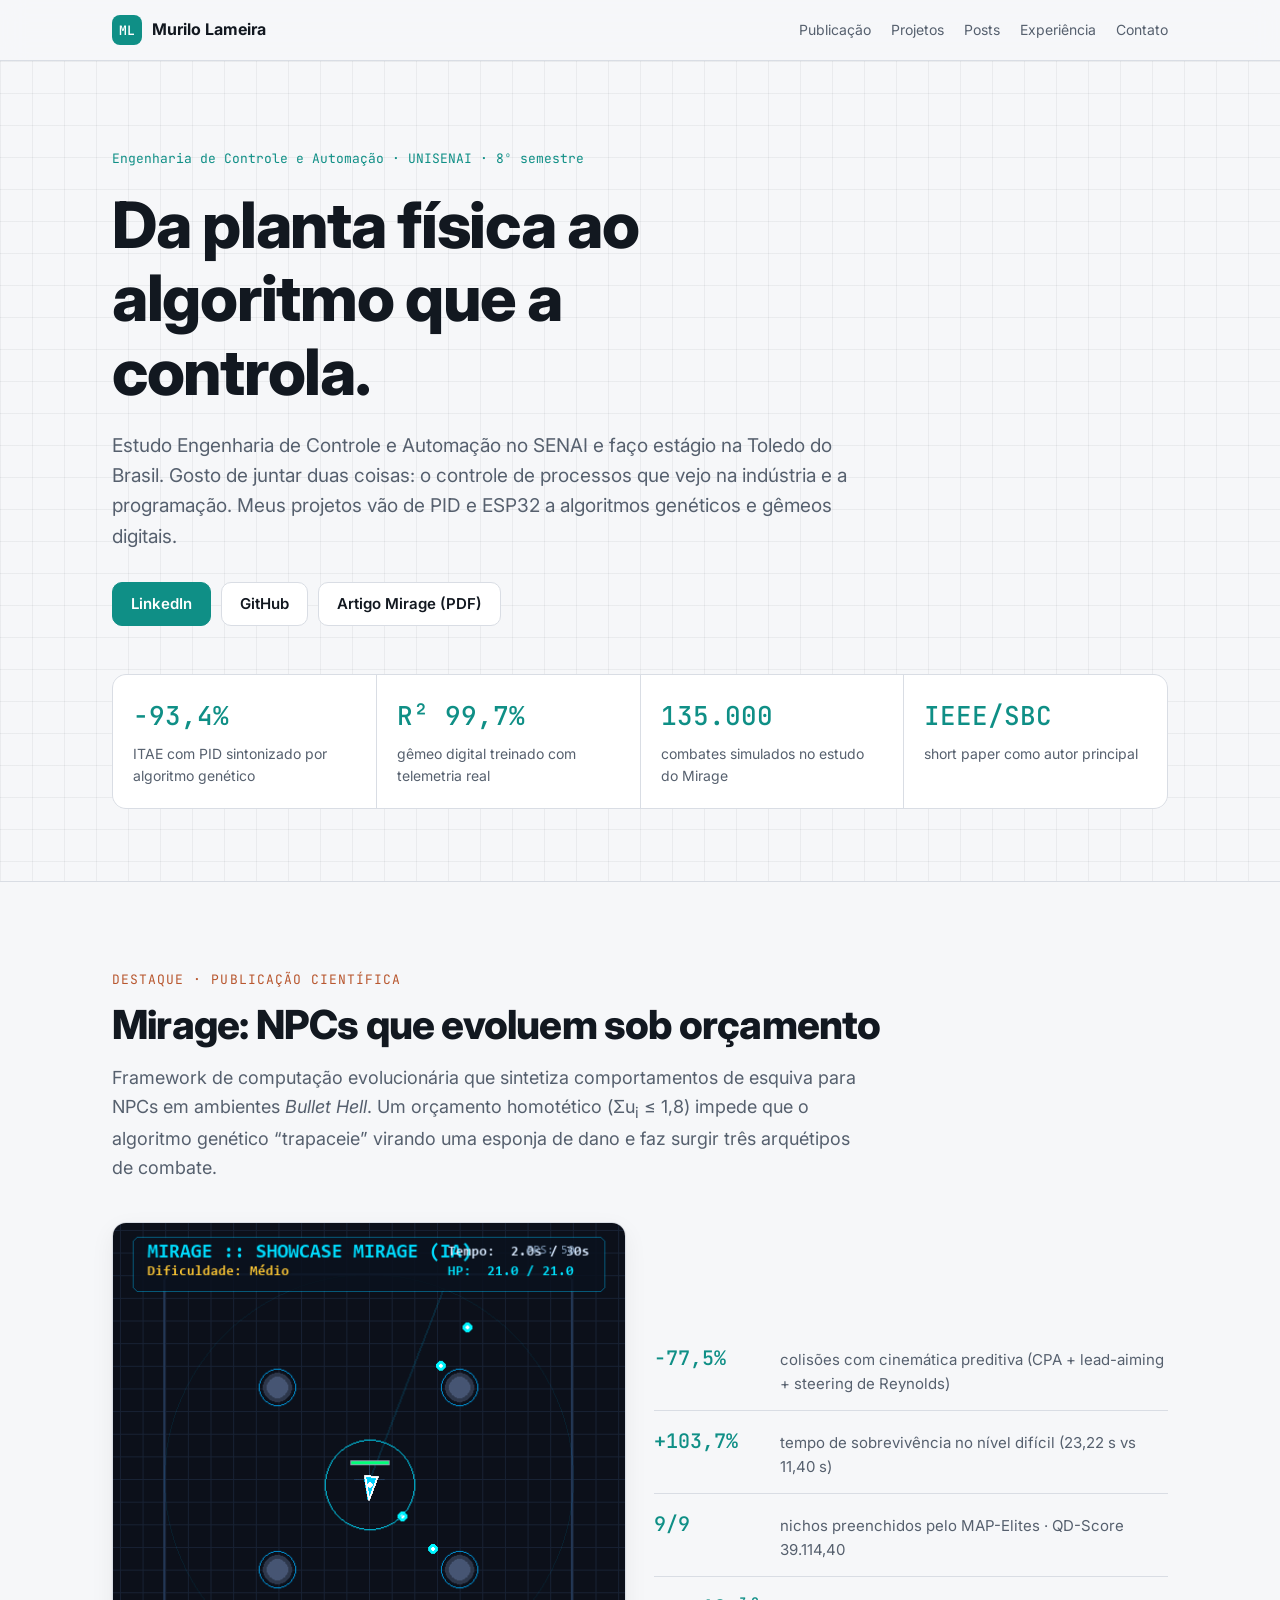
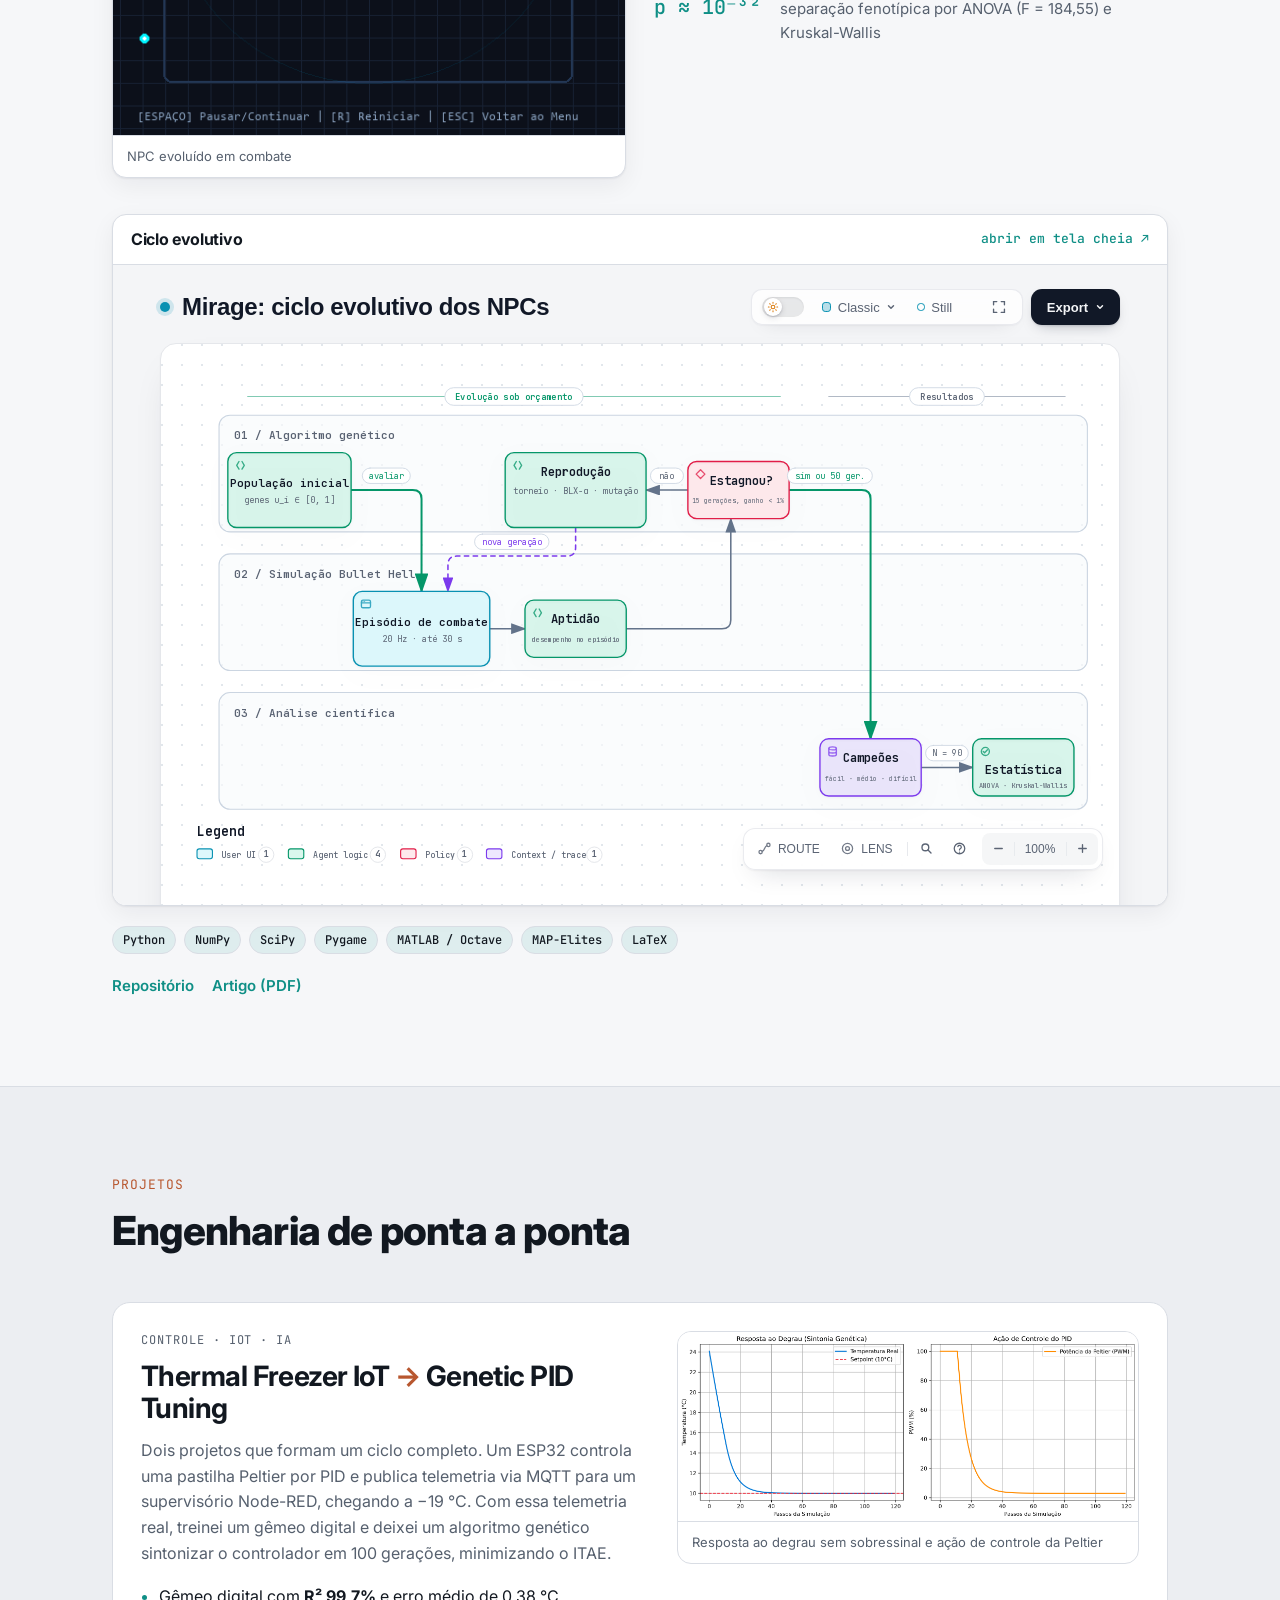
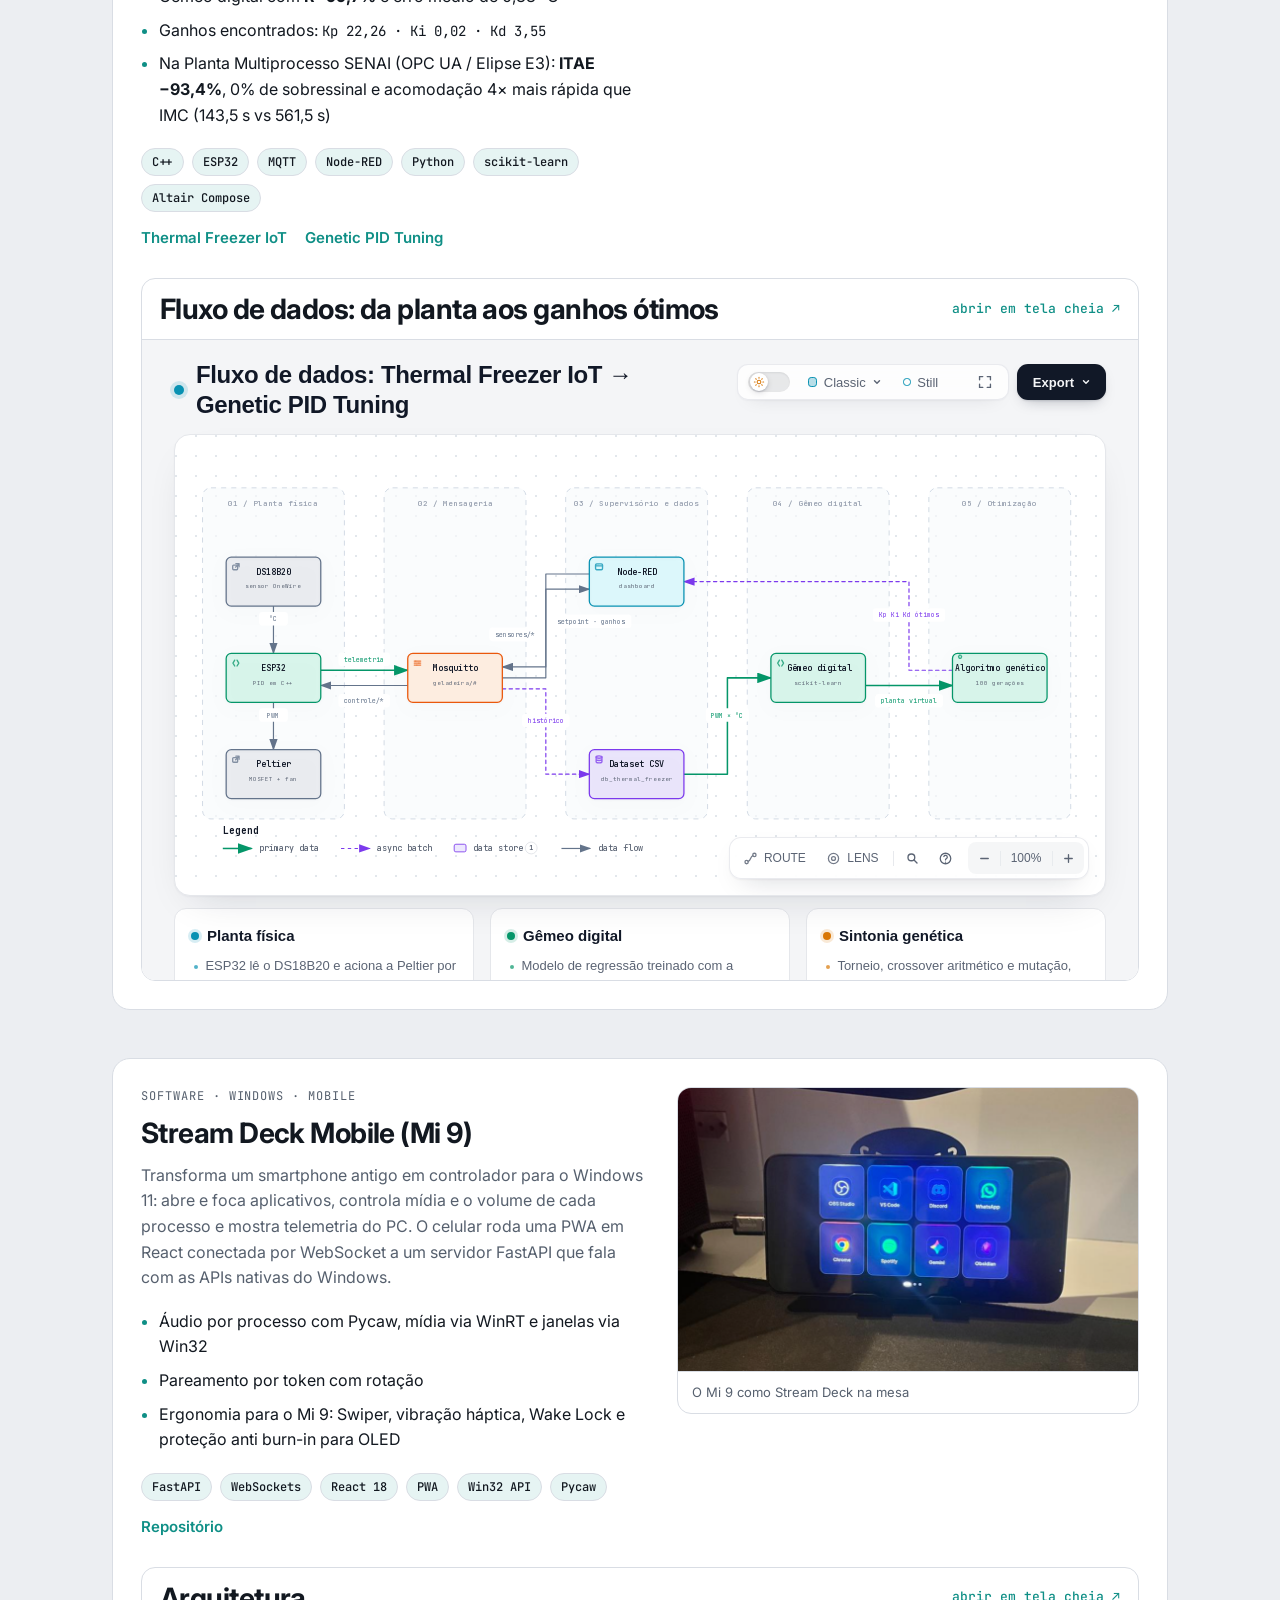
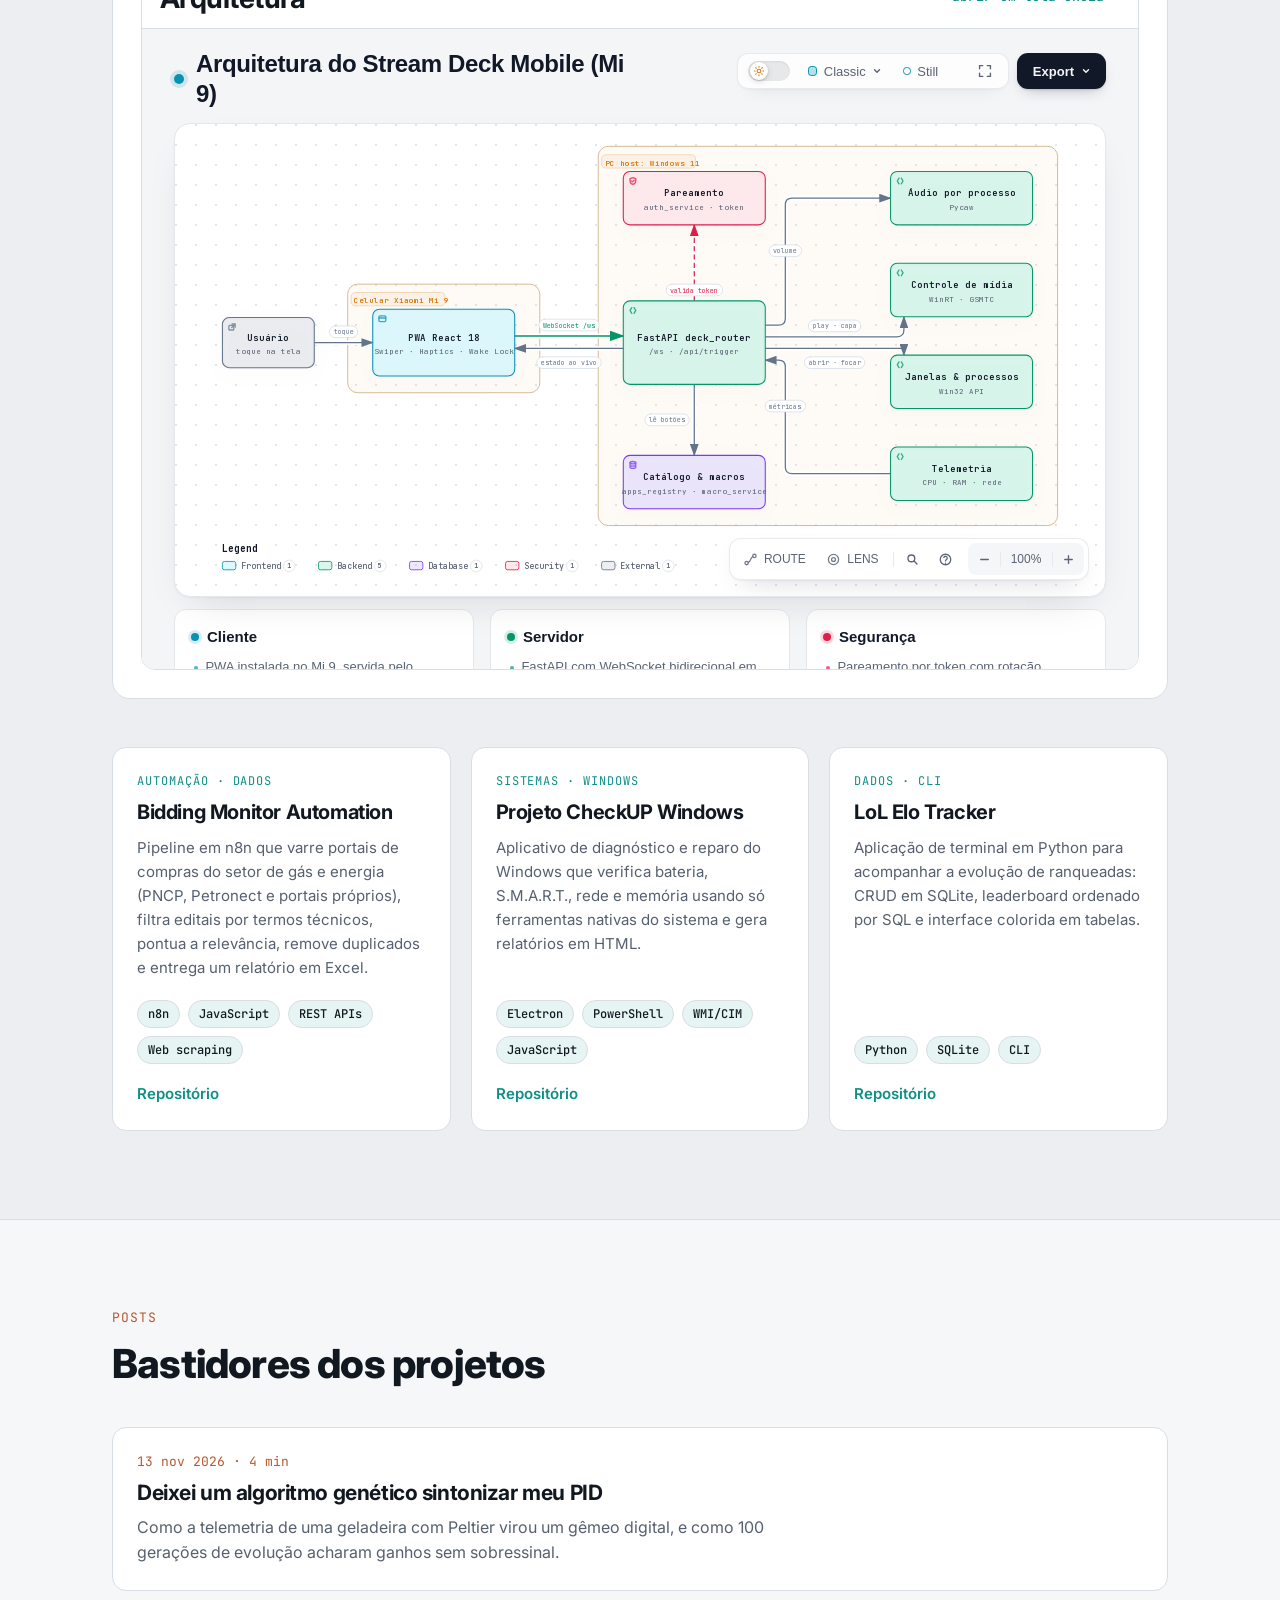
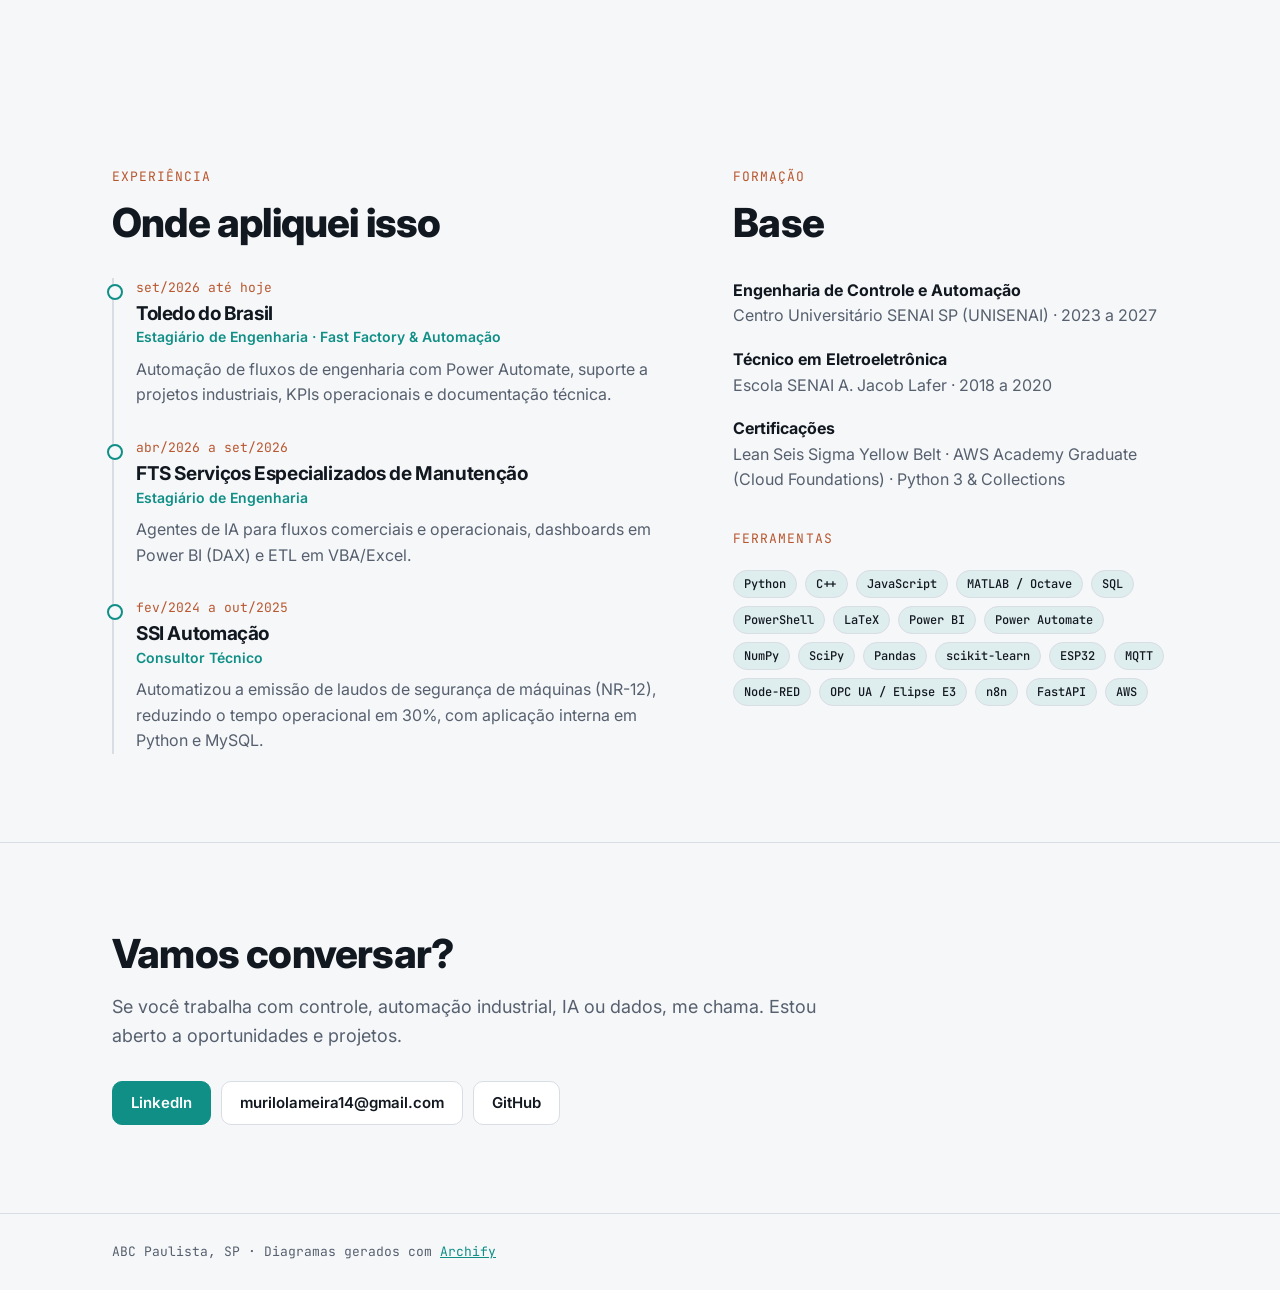
==== commit 2988500f: "fix: absolute social preview metadata and cover images Co-Authored-By: Claude Opus 5.5 <noreply@anth" ====
--- a/index.html
+++ b/index.html
@@ -5,9 +5,14 @@
 <meta name="viewport" content="width=device-width, initial-scale=1">
 <title>Murilo Lameira | Portfólio</title>
 <meta name="description" content="Engenharia de Controle e Automação: algoritmos genéticos, gêmeos digitais, IoT e software. Portfólio de projetos de Murilo Lameira.">
+<meta property="og:type" content="website">
+<meta property="og:url" content="https://murilo-lameira.github.io/">
 <meta property="og:title" content="Murilo Lameira | Portfólio">
-<meta property="og:description" content="Algoritmos genéticos, gêmeos digitais, controle PID, IoT e software.">
-<meta property="og:image" content="assets/img/mirage-map-elites.png">
+<meta property="og:description" content="Engenharia de Controle e Automação: algoritmos genéticos, gêmeos digitais, controle PID, IoT e software.">
+<meta property="og:image" content="https://murilo-lameira.github.io/assets/img/og-portfolio.png">
+<meta property="og:image:width" content="1200">
+<meta property="og:image:height" content="627">
+<meta name="twitter:card" content="summary_large_image">
 <link rel="preconnect" href="https://fonts.googleapis.com">
 <link rel="preconnect" href="https://fonts.gstatic.com" crossorigin>
 <link href="https://fonts.googleapis.com/css2?family=Inter:wght@400;500;600;700;800&family=JetBrains+Mono:wght@400;500&display=swap" rel="stylesheet">
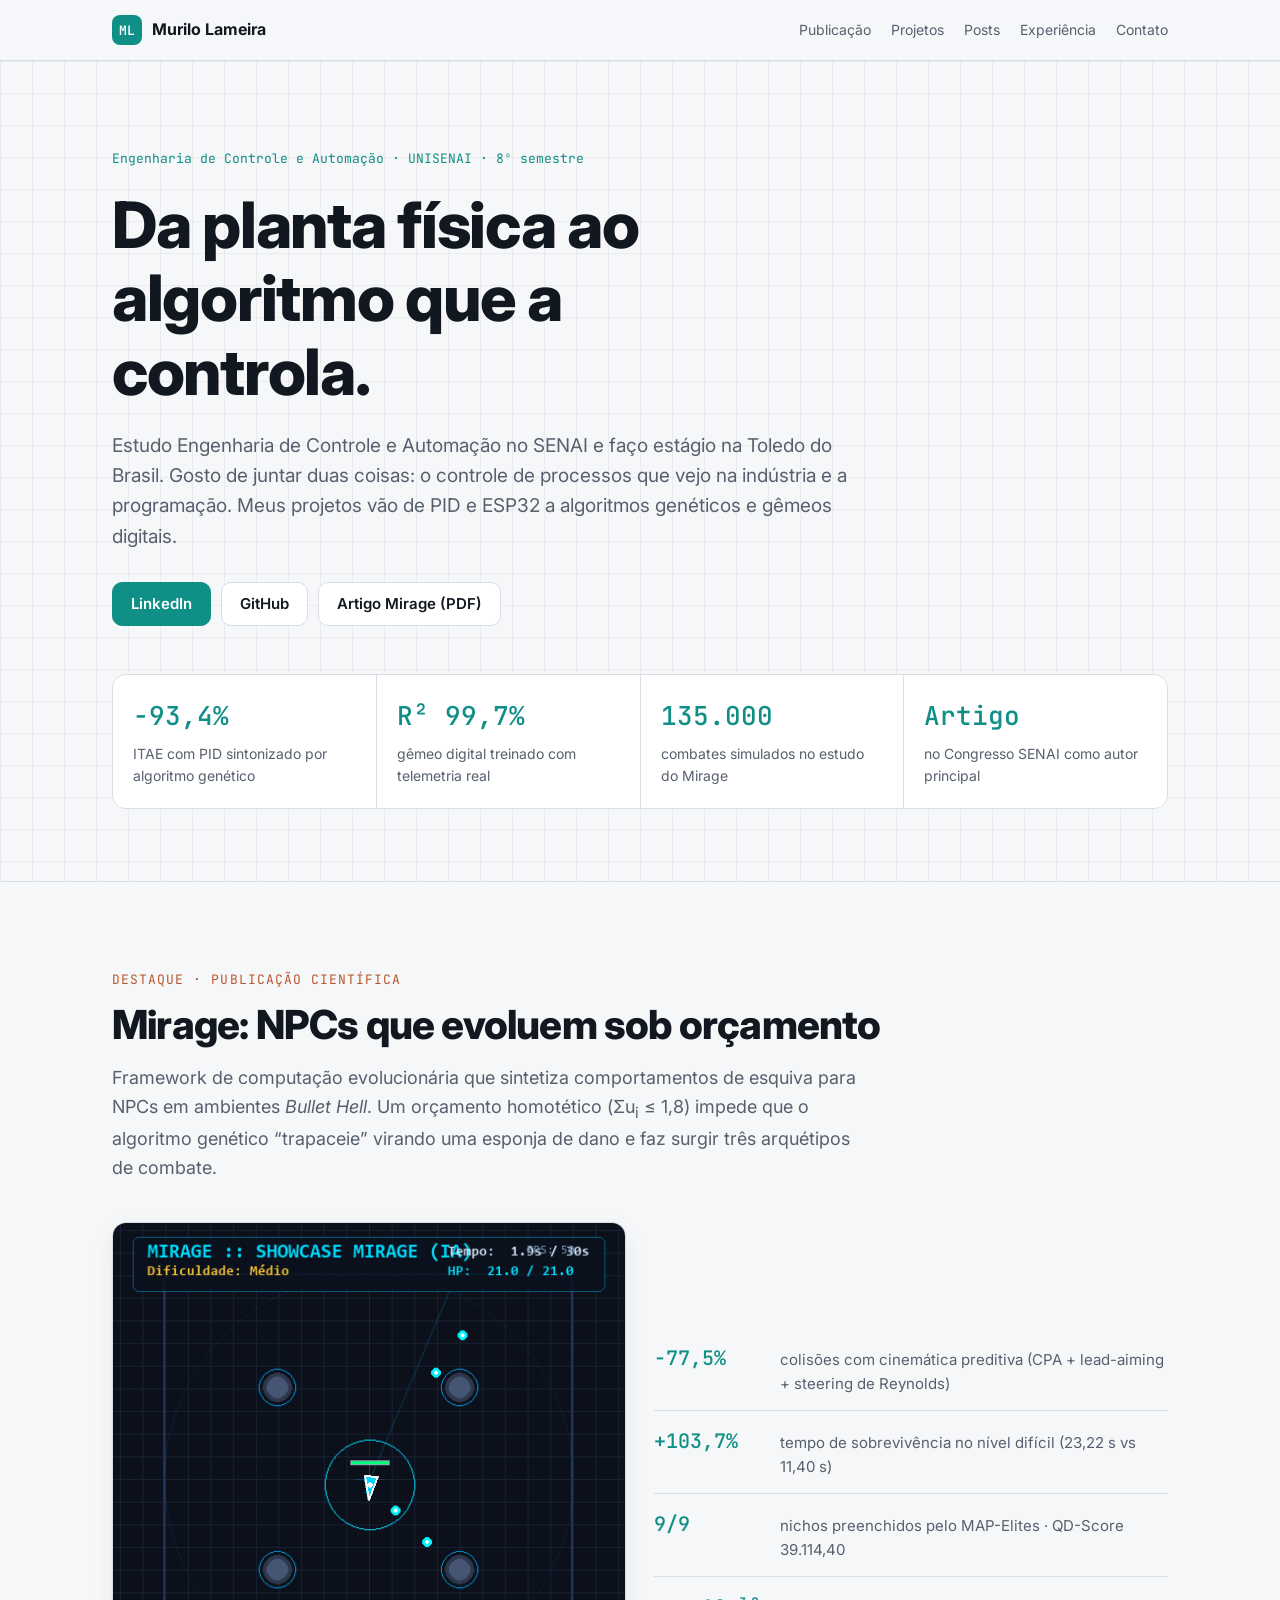
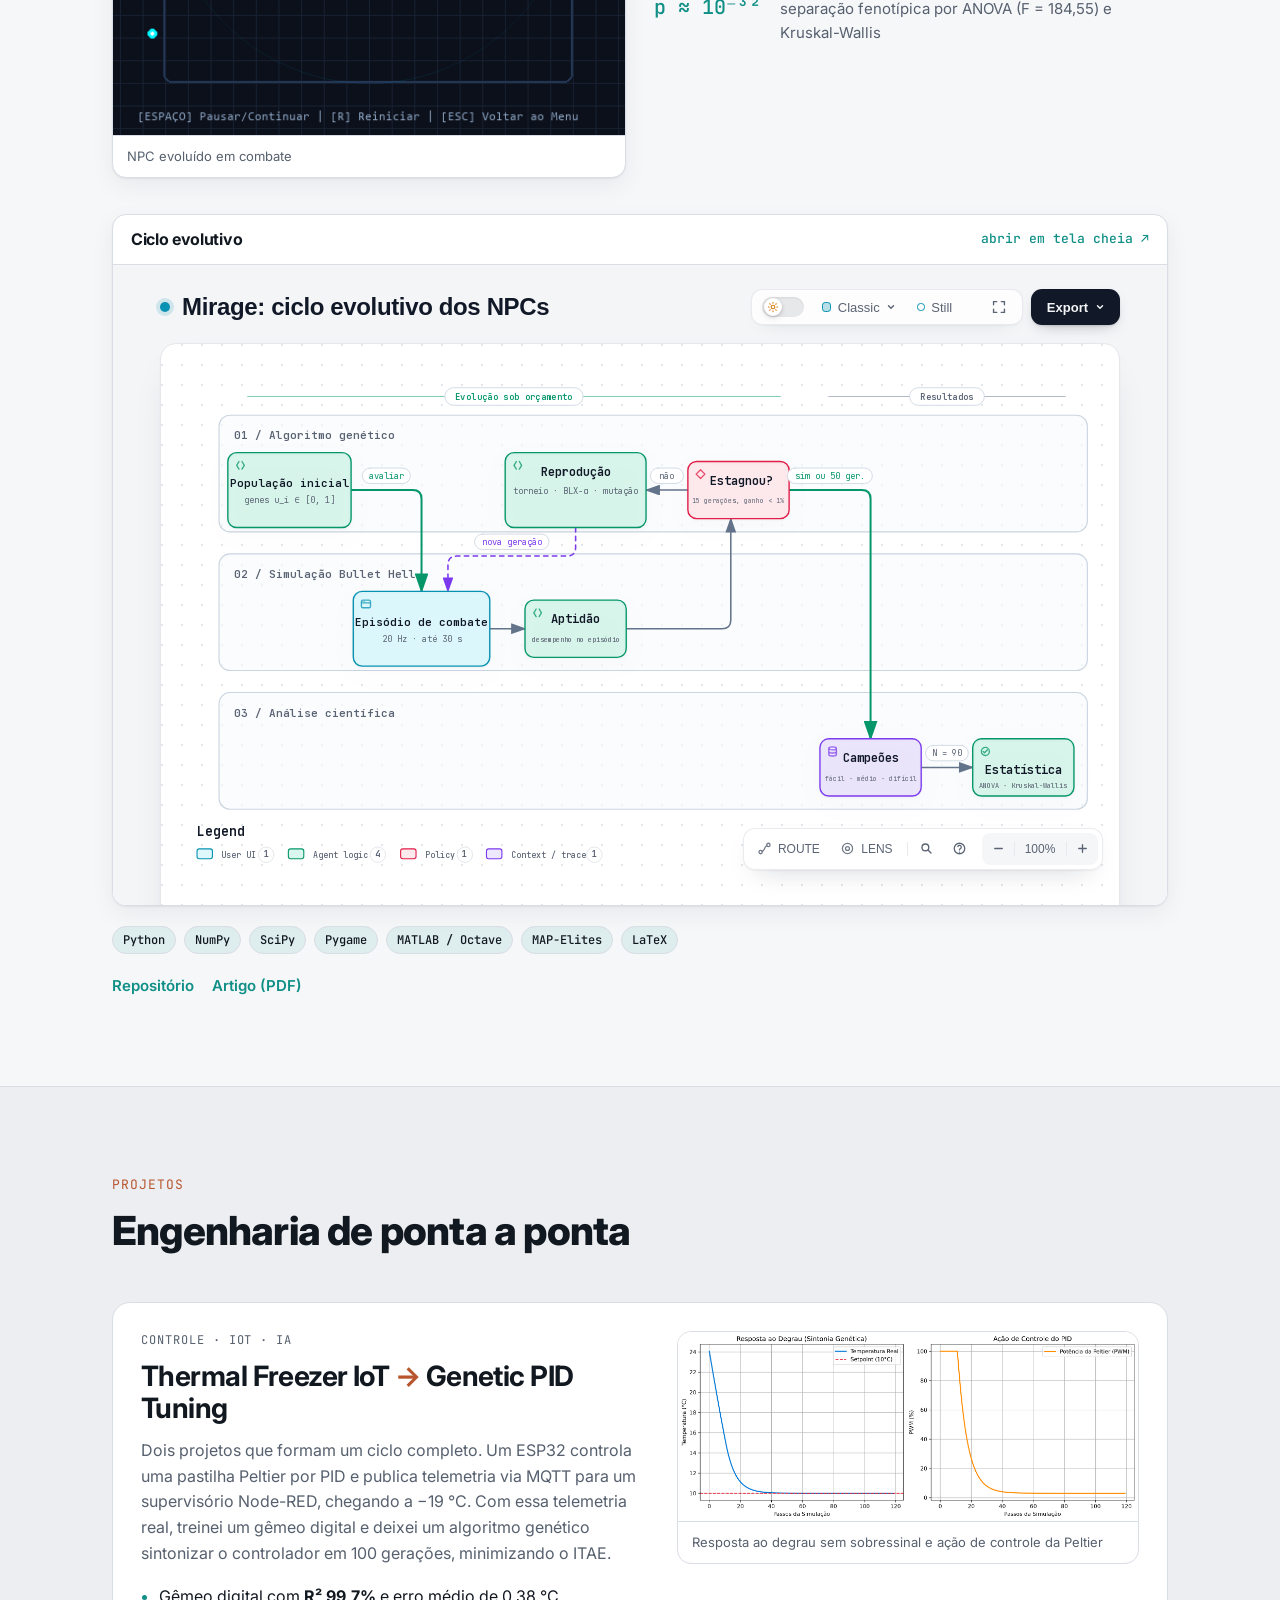
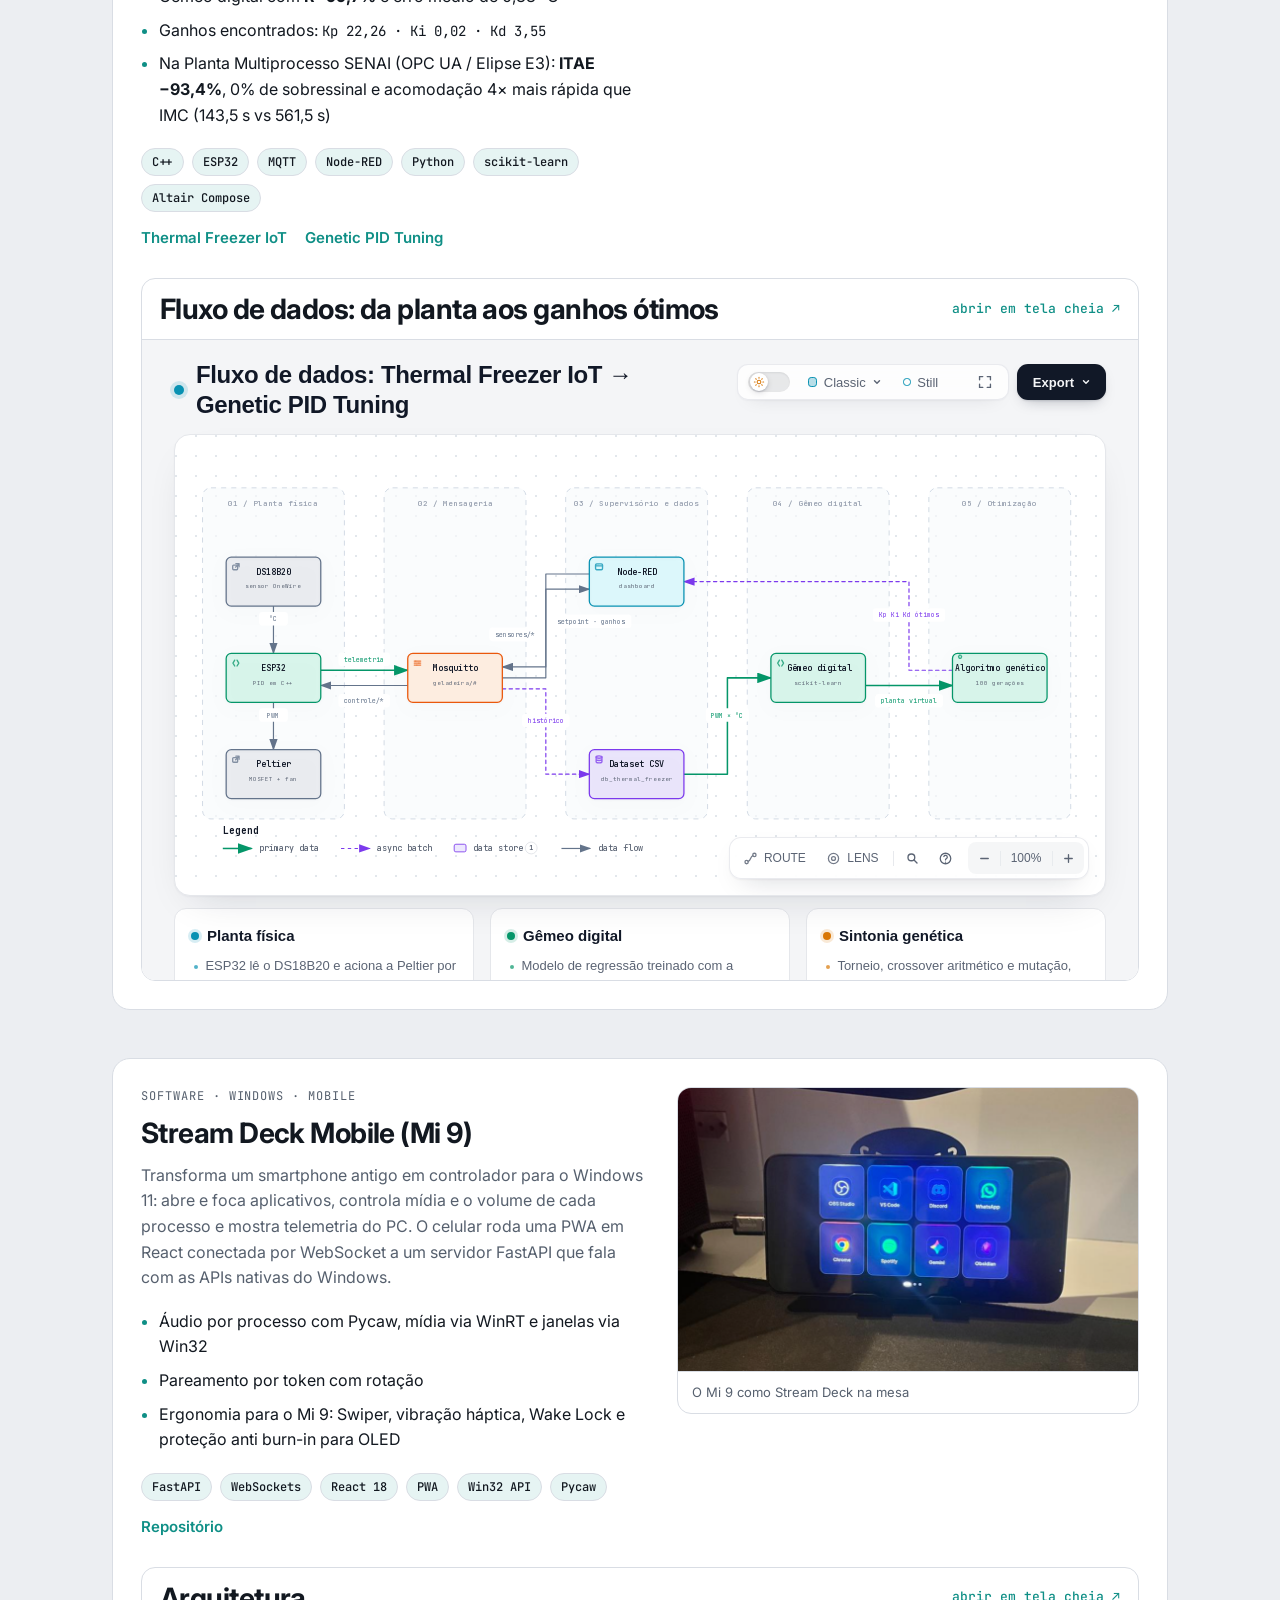
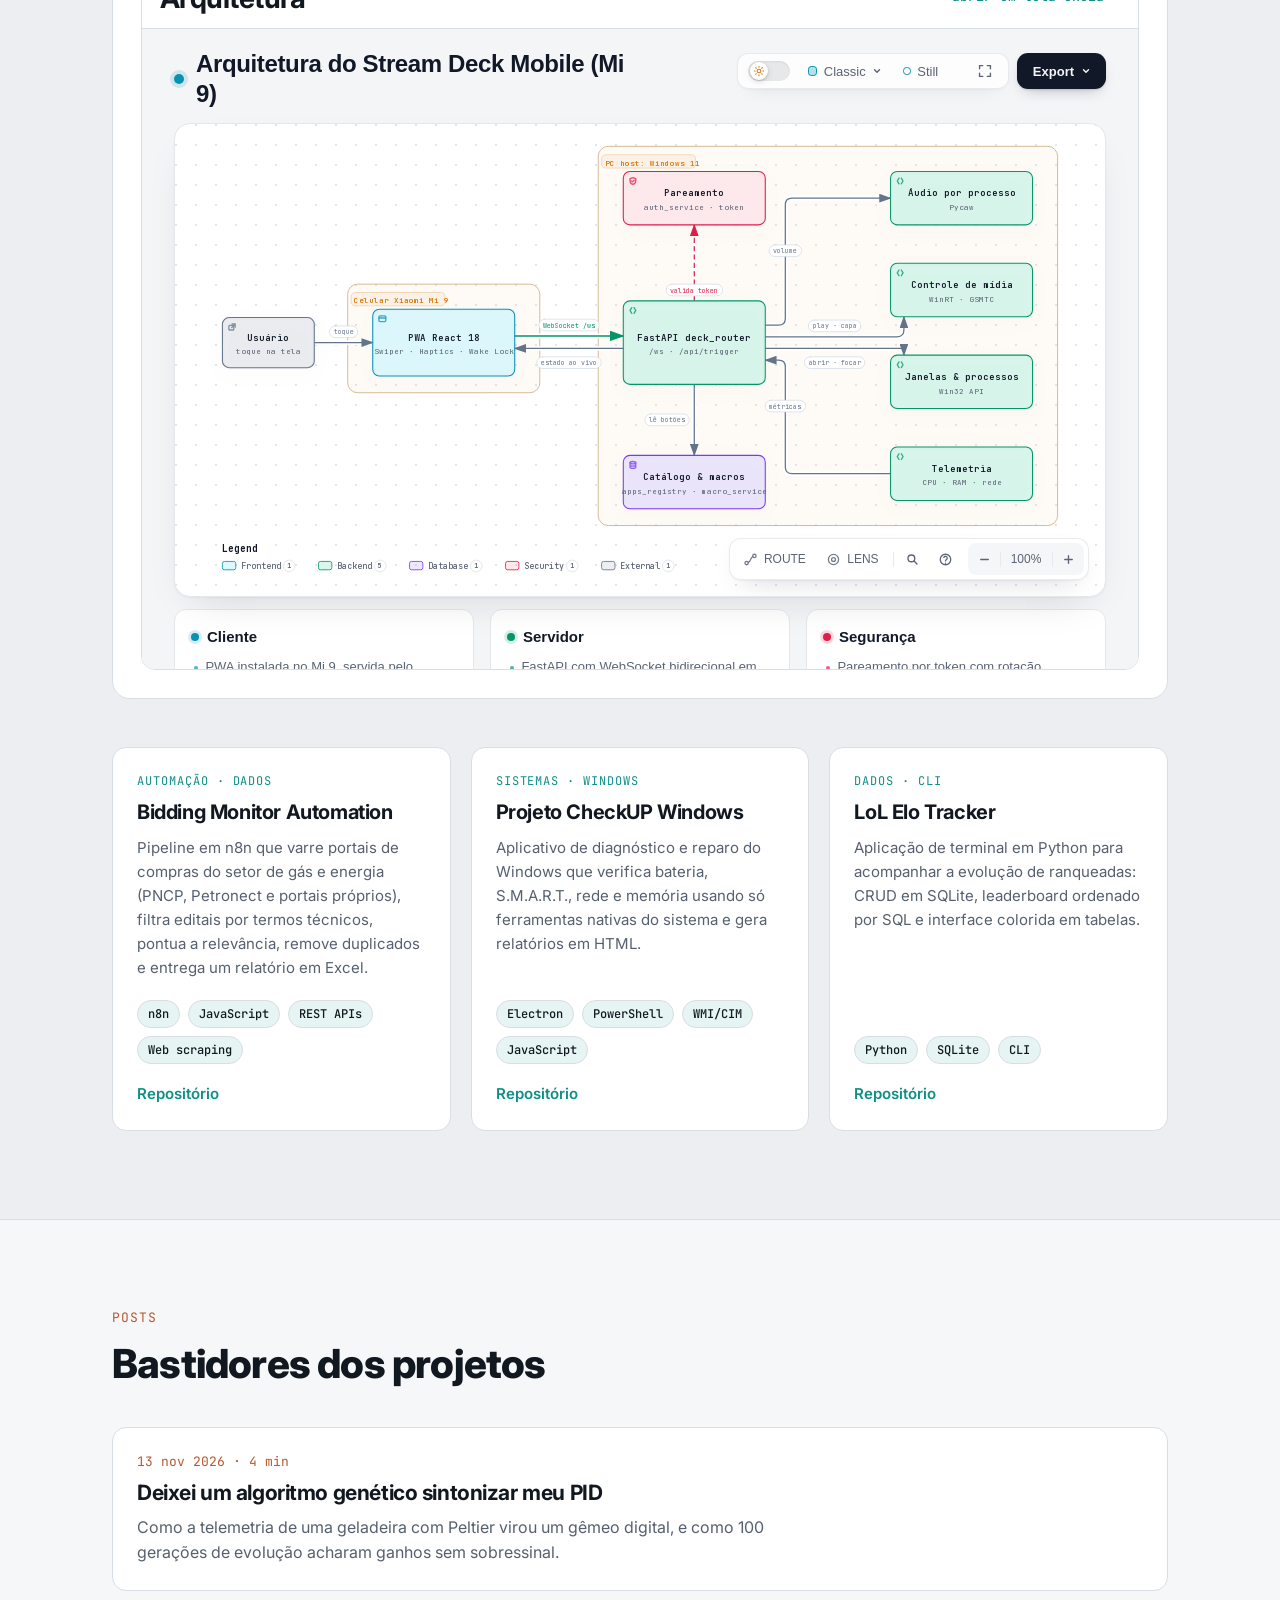
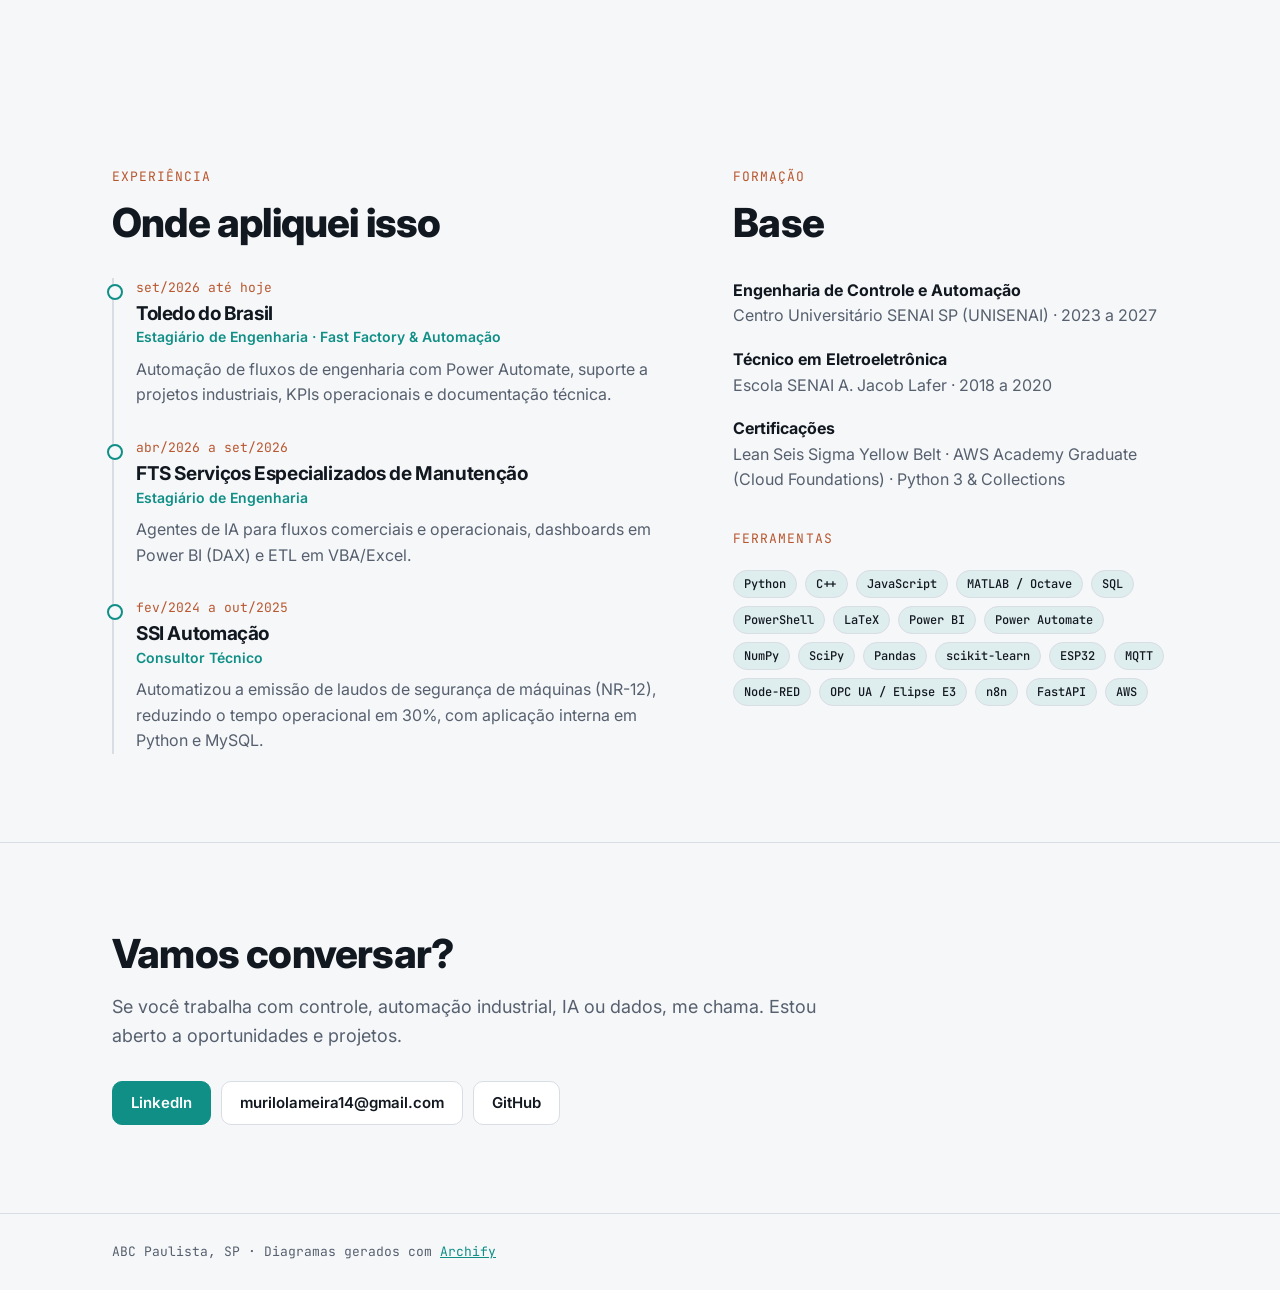
==== commit d2fc5fb0: "fix: Mirage paper was presented at Congresso SENAI Co-Authored-By: Claude Opus 5.5 <noreply@anthropi" ====
--- a/index.html
+++ b/index.html
@@ -50,7 +50,7 @@
         <div><dt class="mono">−93,4%</dt><dd>ITAE com PID sintonizado por algoritmo genético</dd></div>
         <div><dt class="mono">R² 99,7%</dt><dd>gêmeo digital treinado com telemetria real</dd></div>
         <div><dt class="mono">135.000</dt><dd>combates simulados no estudo do Mirage</dd></div>
-        <div><dt class="mono">IEEE/SBC</dt><dd>short paper como autor principal</dd></div>
+        <div><dt class="mono">Artigo</dt><dd>no Congresso SENAI como autor principal</dd></div>
       </dl>
     </div>
   </section>
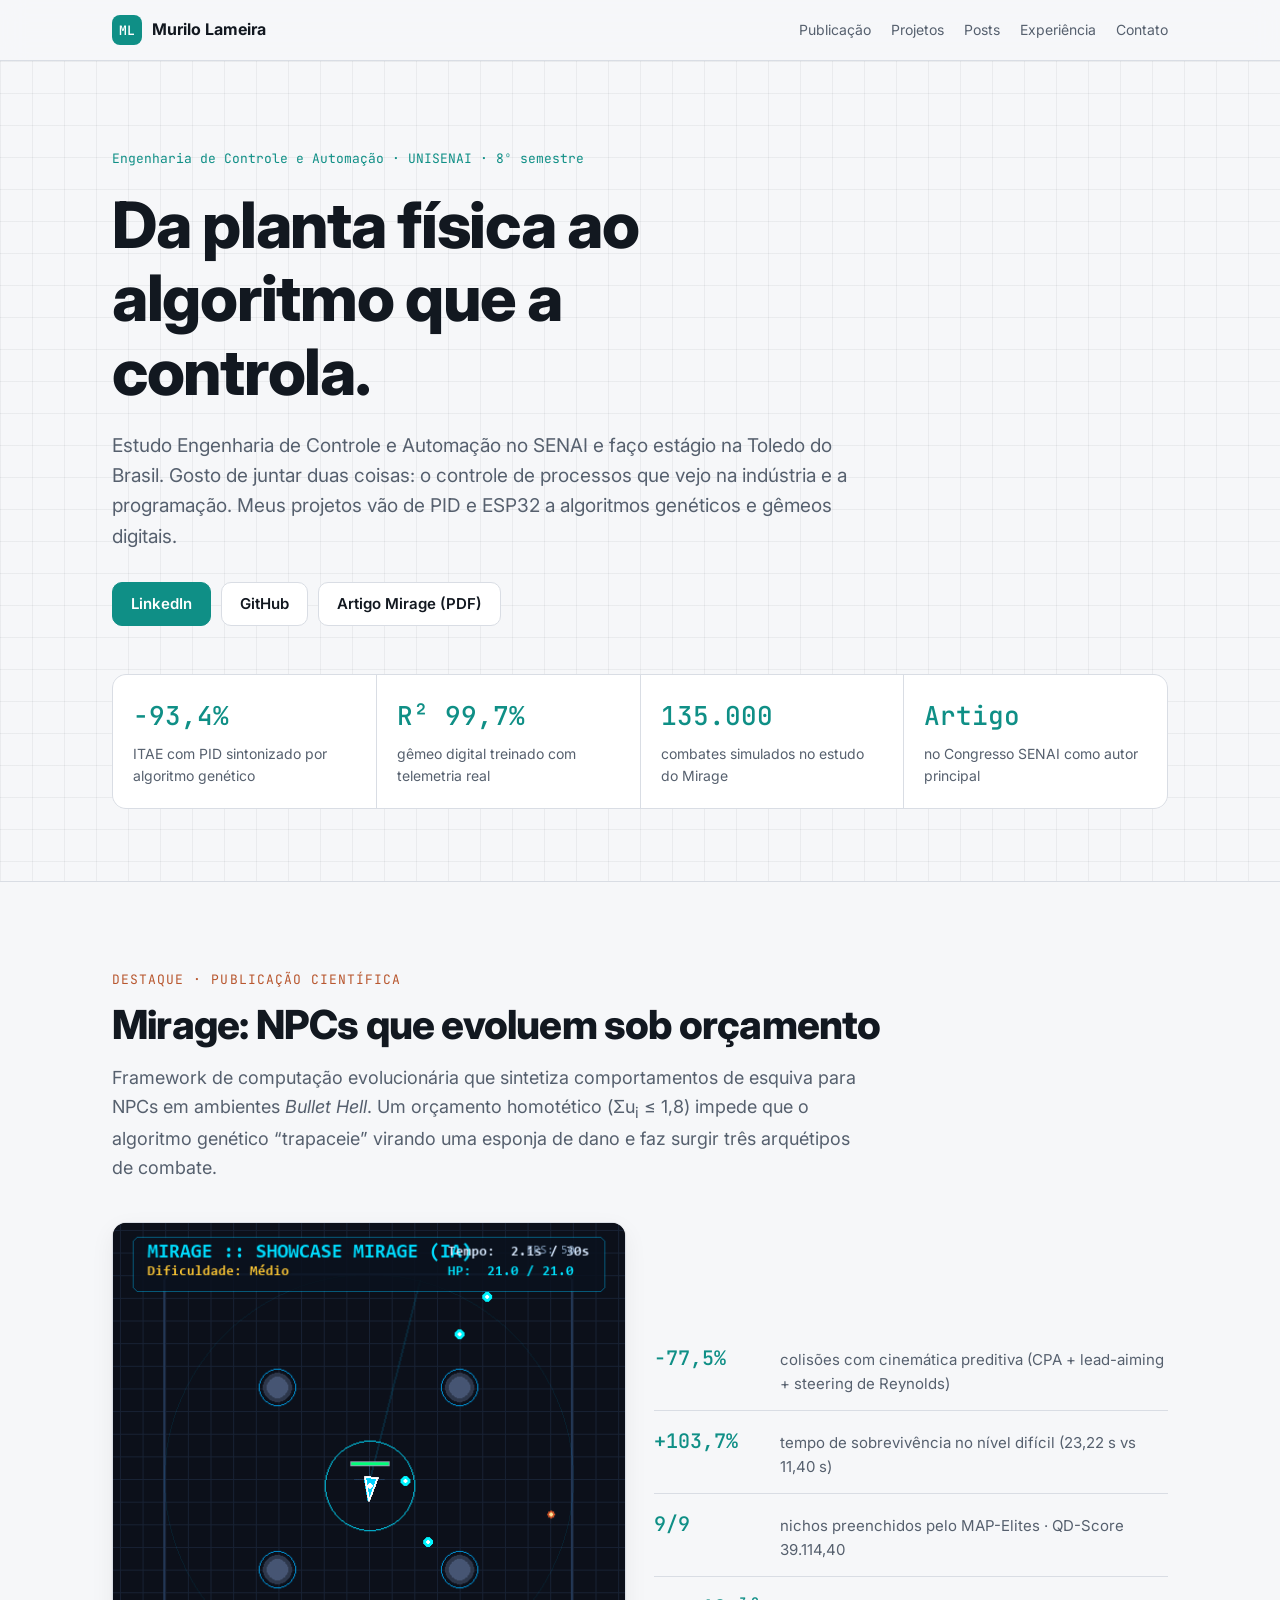
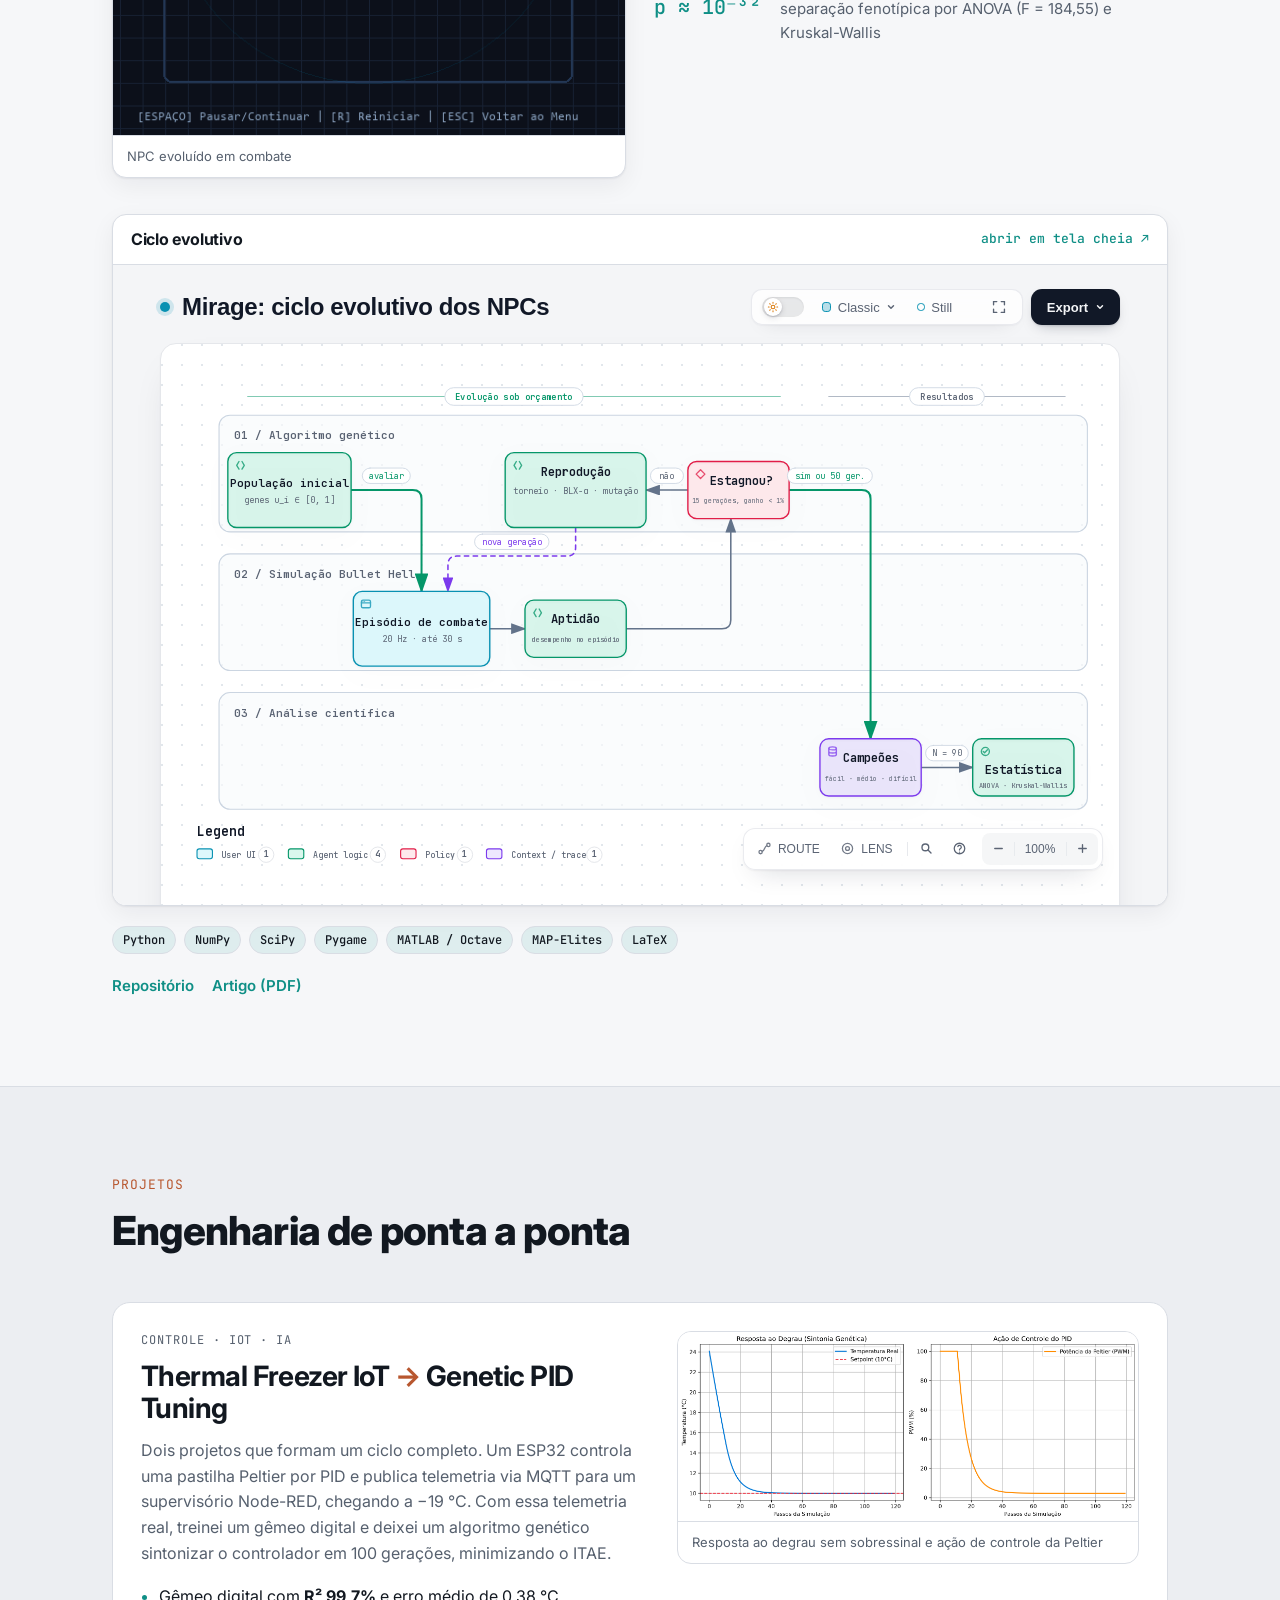
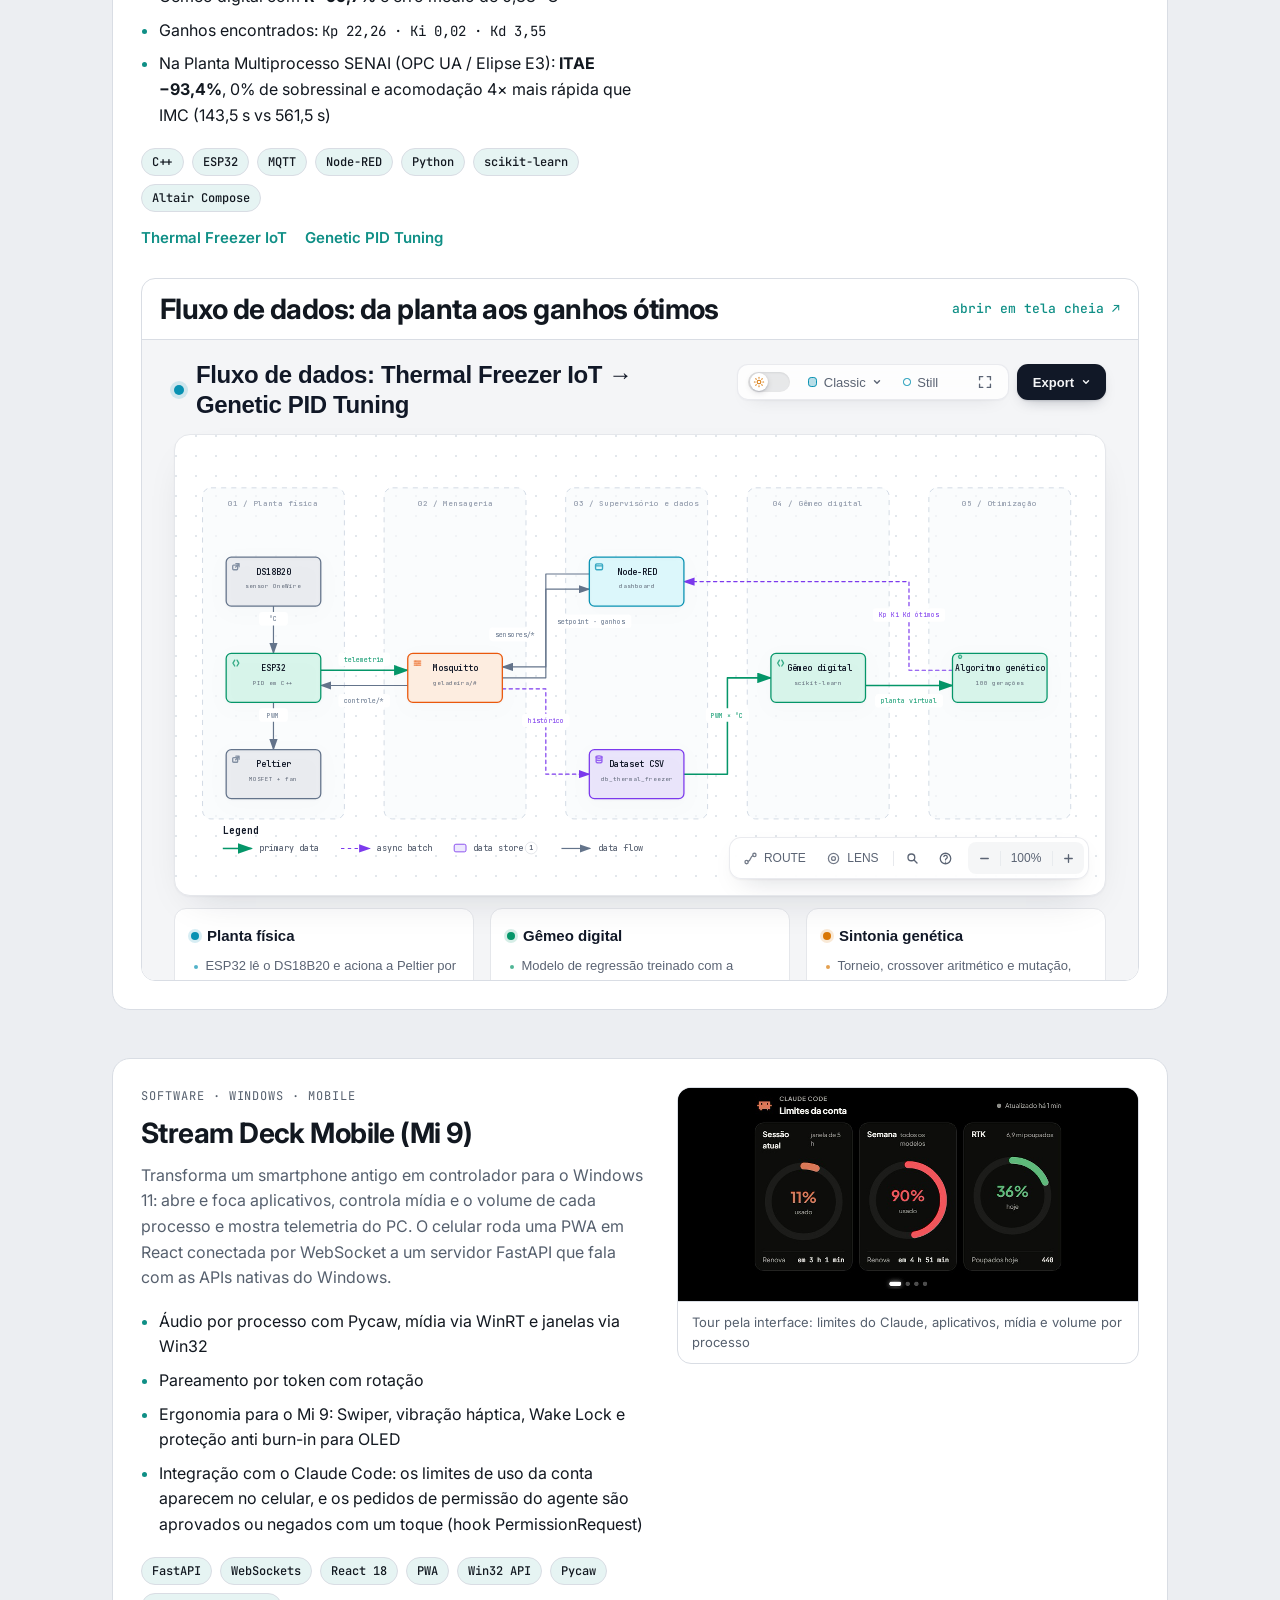
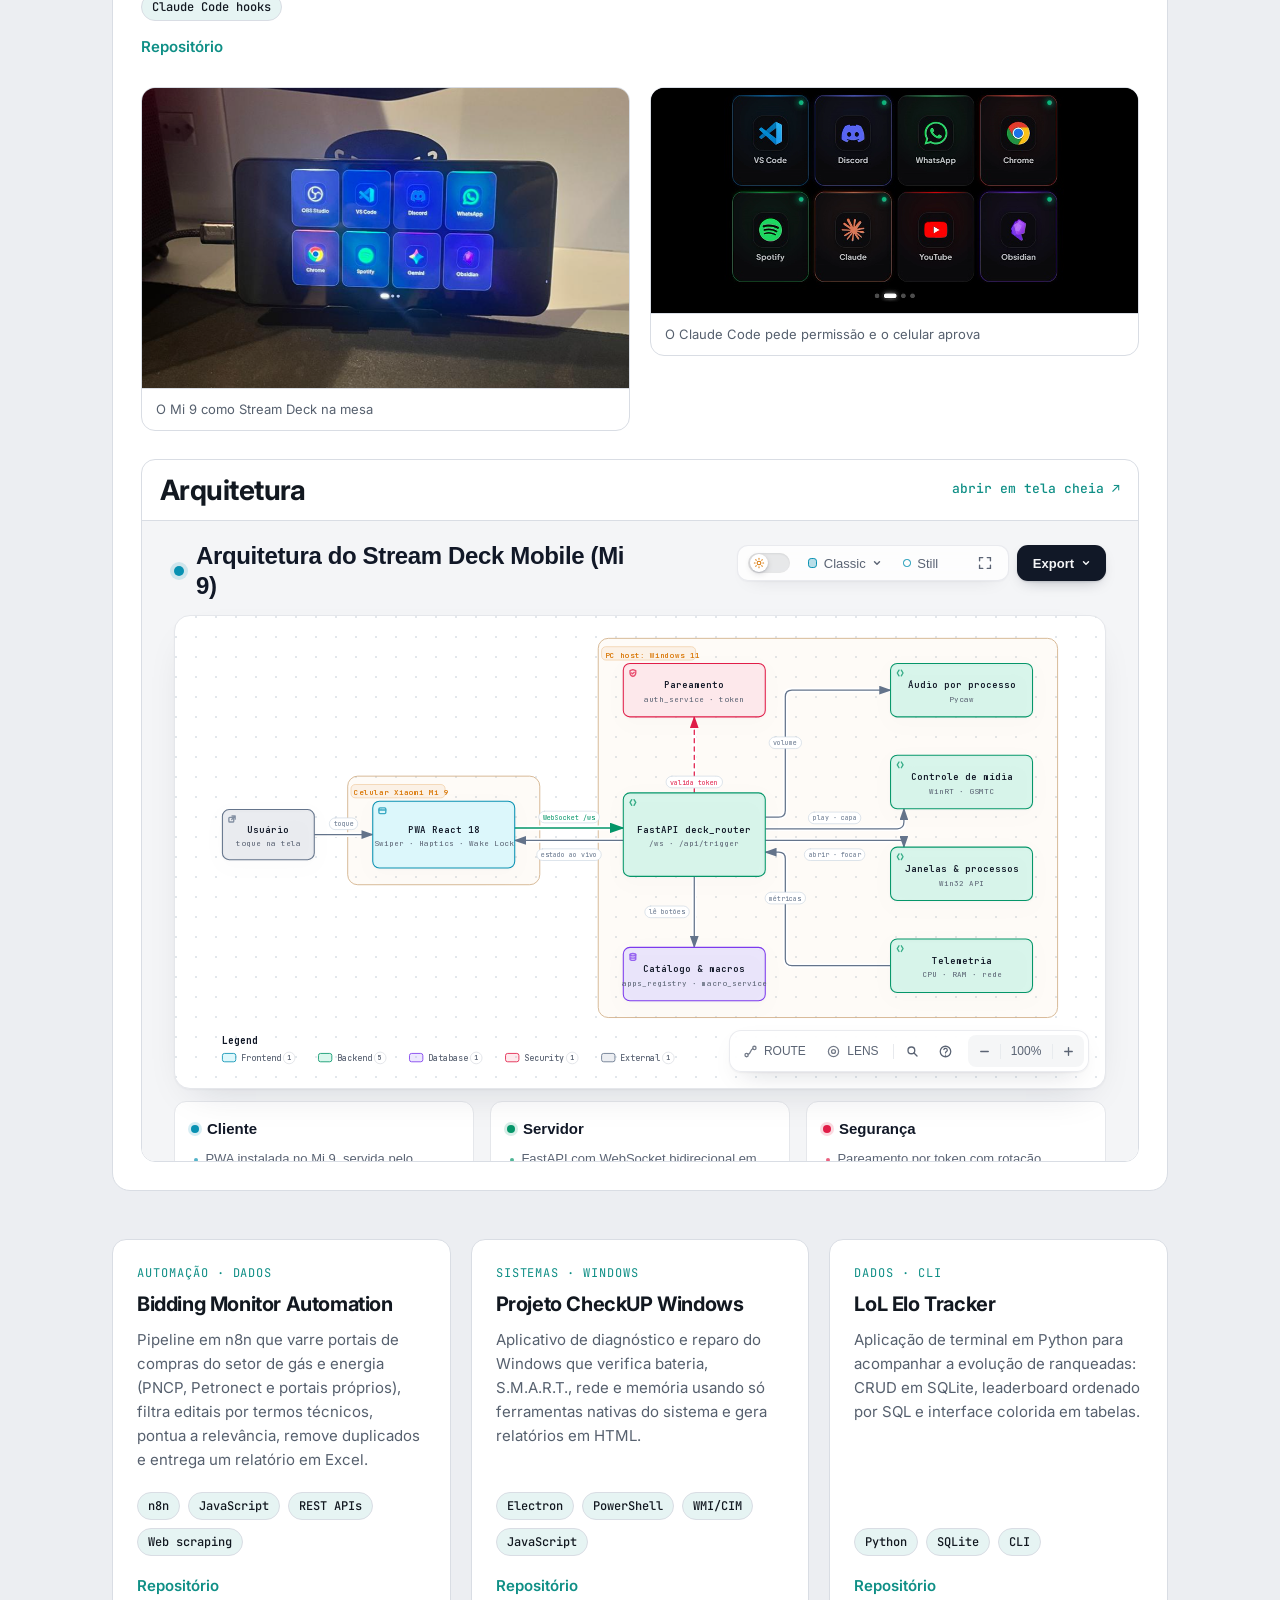
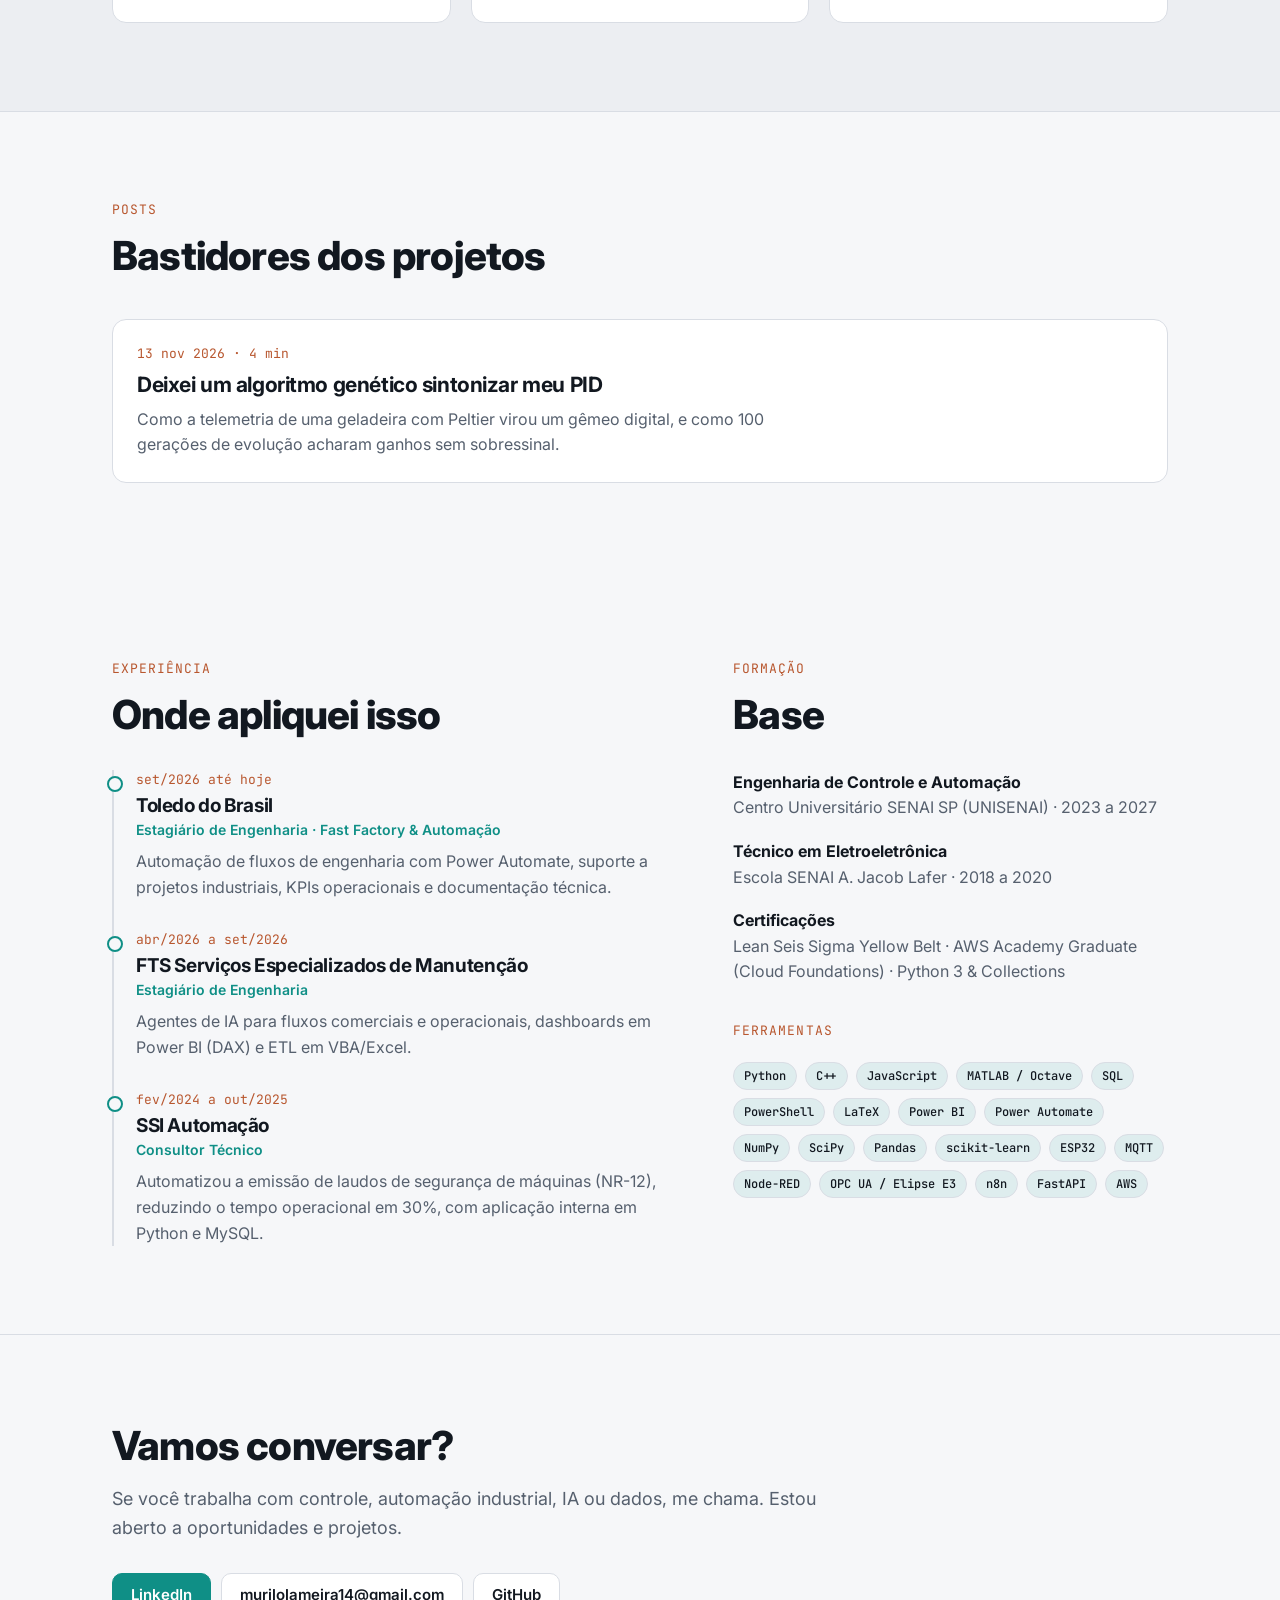
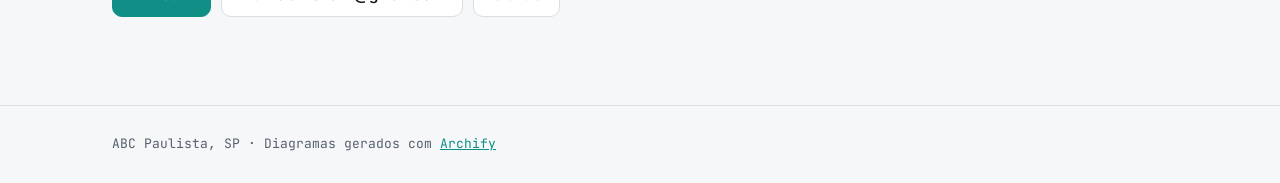
==== commit 4503e0df: "feat: Stream Deck tour and Claude permission videos Co-Authored-By: Claude Opus 5.5 <noreply@anthrop" ====
--- a/index.html
+++ b/index.html
@@ -139,14 +139,31 @@
             <li>Áudio por processo com Pycaw, mídia via WinRT e janelas via Win32</li>
             <li>Pareamento por token com rotação</li>
             <li>Ergonomia para o Mi 9: Swiper, vibração háptica, Wake Lock e proteção anti burn-in para OLED</li>
+            <li>Integração com o Claude Code: os limites de uso da conta aparecem no celular, e os pedidos de permissão do agente são aprovados ou negados com um toque (hook PermissionRequest)</li>
           </ul>
-          <div class="chips"><span>FastAPI</span><span>WebSockets</span><span>React 18</span><span>PWA</span><span>Win32 API</span><span>Pycaw</span></div>
+          <div class="chips"><span>FastAPI</span><span>WebSockets</span><span>React 18</span><span>PWA</span><span>Win32 API</span><span>Pycaw</span><span>Claude Code hooks</span></div>
           <p class="links"><a class="link" href="https://github.com/murilo-lameira/Stream-Deck" target="_blank" rel="noopener">Repositório</a></p>
         </div>
         <figure class="media">
-          <img src="assets/img/streamdeck-mi9.png" alt="Xiaomi Mi 9 em um suporte exibindo a grade de botões do Stream Deck" loading="lazy" width="930" height="572">
-          <figcaption>O Mi 9 como Stream Deck na mesa</figcaption>
+          <video autoplay muted loop playsinline preload="metadata" poster="assets/img/streamdeck-tour.jpg" width="2340" height="1080" aria-label="Tour pela interface do Stream Deck: limites do Claude, grade de aplicativos, controle de mídia e volume">
+            <source src="assets/video/tour.webm" type="video/webm">
+            <source src="assets/video/tour.mp4" type="video/mp4">
+          </video>
+          <figcaption>Tour pela interface: limites do Claude, aplicativos, mídia e volume por processo</figcaption>
         </figure>
+        <div class="media-row">
+          <figure class="media">
+            <img src="assets/img/streamdeck-mi9.png" alt="Xiaomi Mi 9 em um suporte exibindo a grade de botões do Stream Deck" loading="lazy" width="930" height="572">
+            <figcaption>O Mi 9 como Stream Deck na mesa</figcaption>
+          </figure>
+          <figure class="media">
+            <video autoplay muted loop playsinline preload="metadata" poster="assets/img/streamdeck-claude.jpg" width="2340" height="1080" aria-label="O Claude Code pede permissão para rodar um comando e o pedido é aprovado pelo celular">
+              <source src="assets/video/pedido-claude.webm" type="video/webm">
+              <source src="assets/video/pedido-claude.mp4" type="video/mp4">
+            </video>
+            <figcaption>O Claude Code pede permissão e o celular aprova</figcaption>
+          </figure>
+        </div>
         <div class="diagram full">
           <div class="diagram-head">
             <h3>Arquitetura</h3>
--- a/assets/style.css
+++ b/assets/style.css
@@ -113,7 +113,9 @@
 .feature { display: grid; gap: 28px; margin-top: 40px; align-items: center; }
 @media (min-width: 860px) { .feature { grid-template-columns: 1fr 1fr; } }
 .media { margin: 0; background: var(--surface); border: 1px solid var(--border); border-radius: var(--radius); overflow: hidden; box-shadow: var(--shadow); }
-.media img { width: 100%; }
+.media img, .media video { width: 100%; height: auto; display: block; background: #000; }
+.media-row { grid-column: 1 / -1; display: grid; gap: 20px; }
+@media (min-width: 760px) { .media-row { grid-template-columns: 1fr 1fr; align-items: start; } }
 .media figcaption { padding: 10px 14px; font-size: 13px; color: var(--muted); border-top: 1px solid var(--border); }
 .results { list-style: none; margin: 0; padding: 0; display: grid; gap: 14px; }
 .results li { display: grid; grid-template-columns: 112px 1fr; gap: 14px; align-items: baseline; padding-bottom: 14px; border-bottom: 1px solid var(--border); }
